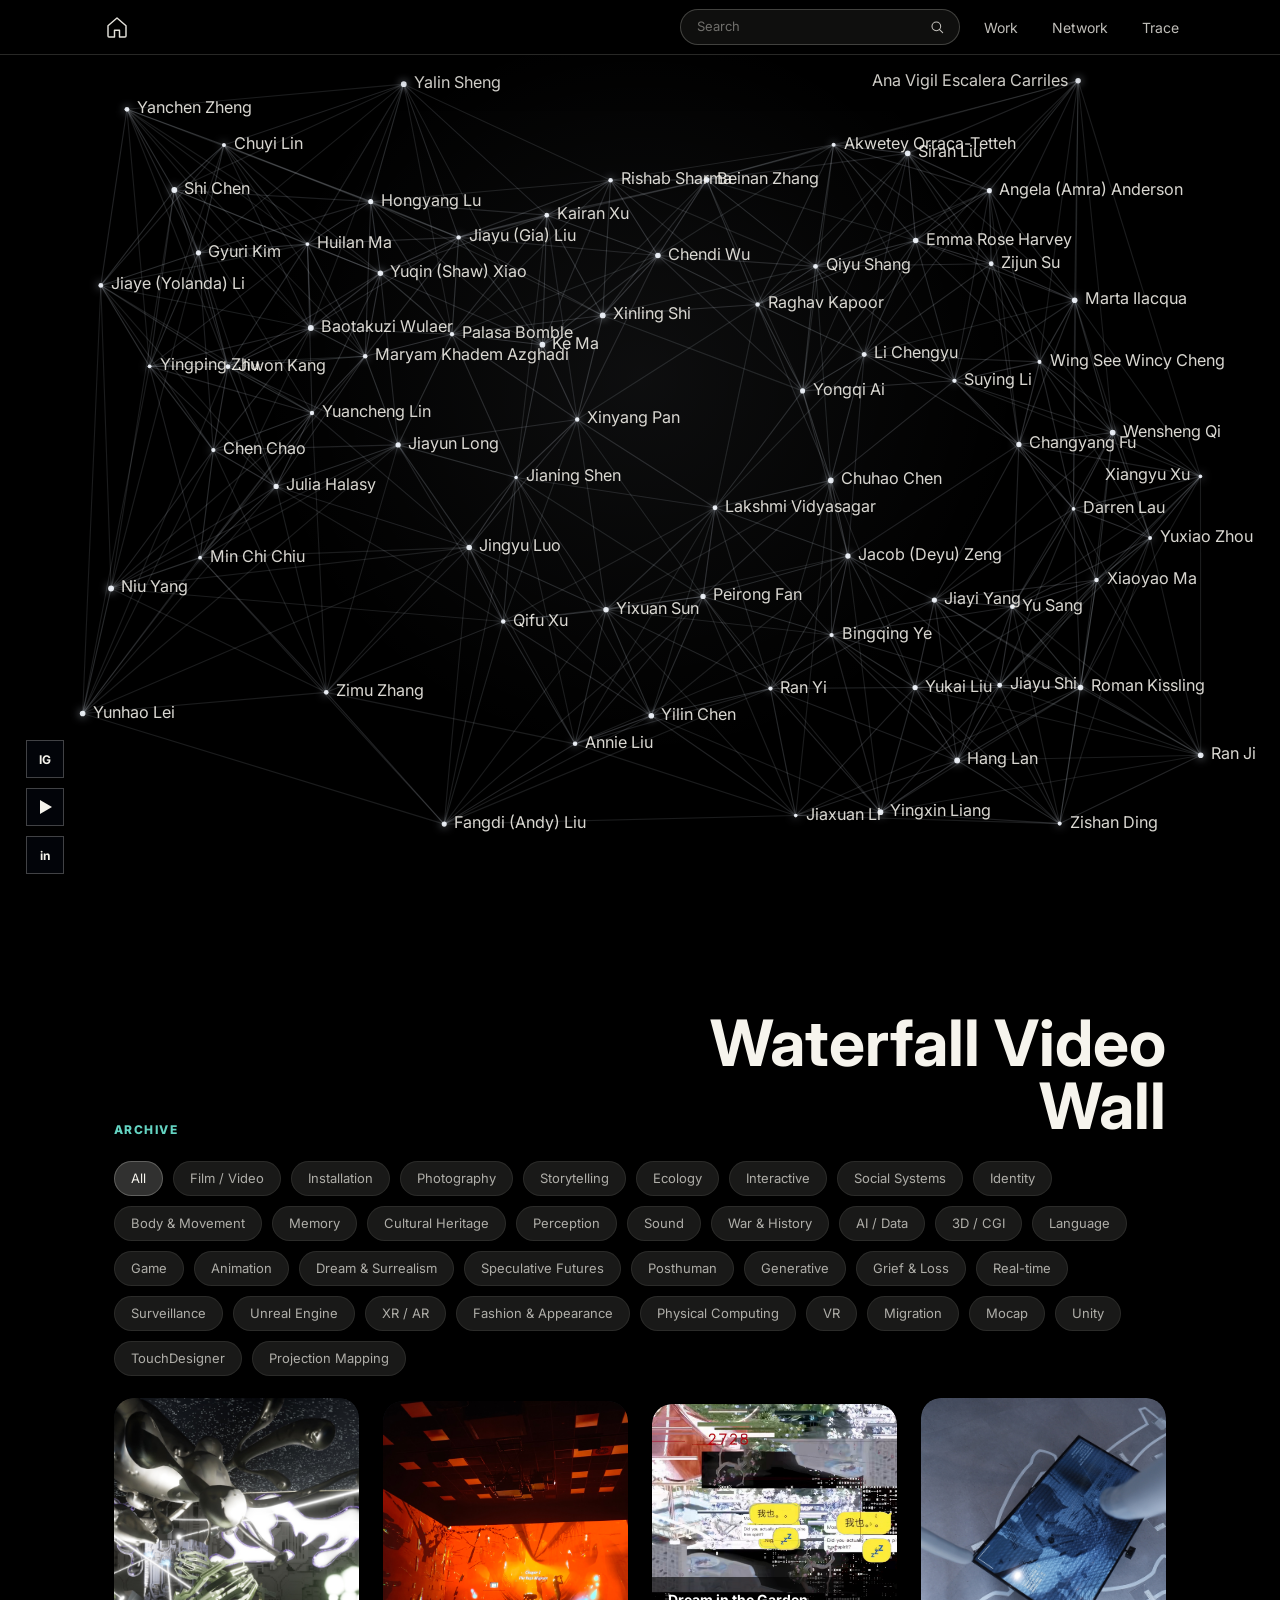
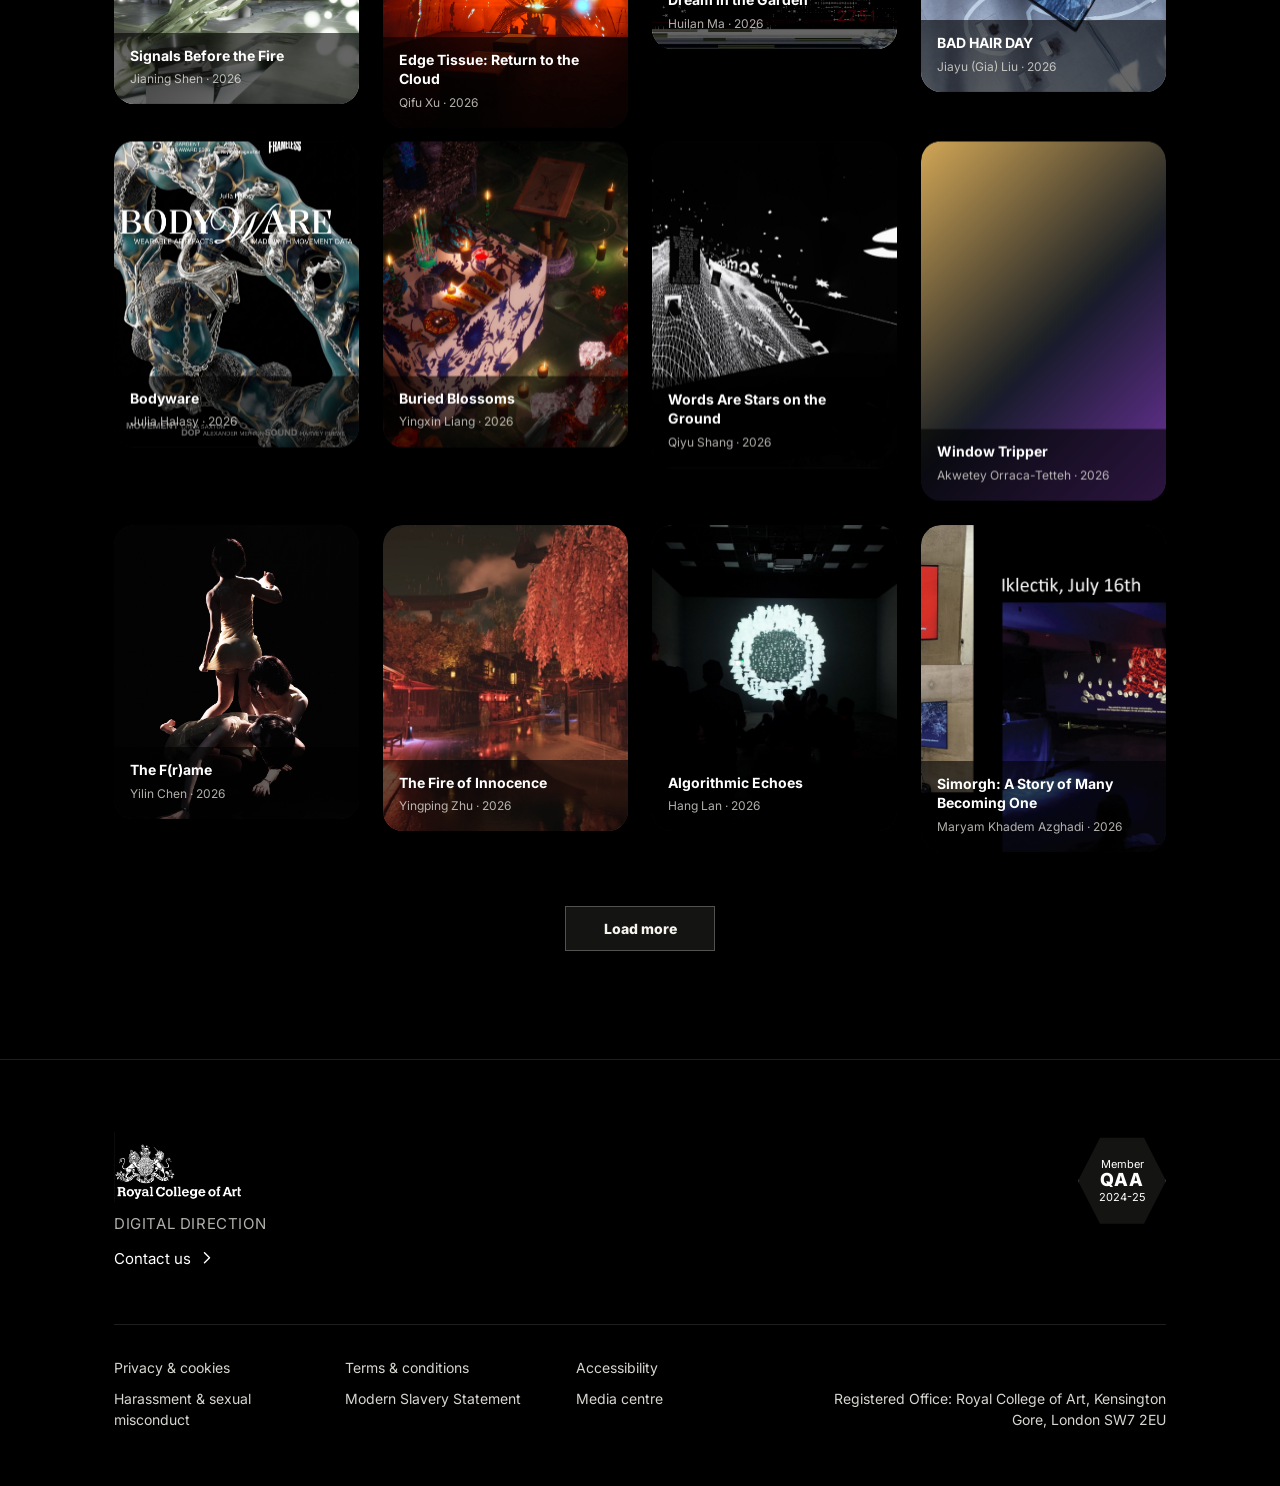
==== index.html @ 2a59edbd "Mobile UX: remove side gutter, move social dock top-right, fix DD scroll. Remove home-page gutter of" ====
<!doctype html>
<html lang="en">
  <head>
    <meta charset="utf-8">
    <meta name="viewport" content="width=device-width, initial-scale=1, viewport-fit=cover">
    <meta name="description" content="Company website framework with an interactive network hero and a waterfall video archive.">
    <title>Company Studio</title>
    <script src="js/responsive-controller.20260614-v1.js"></script>
    <link rel="preconnect" href="https://fonts.googleapis.com">
    <link rel="preconnect" href="https://fonts.gstatic.com" crossorigin>
    <link href="https://fonts.googleapis.com/css2?family=Inter:wght@400;700;800&display=swap" rel="stylesheet">
    <link rel="stylesheet" href="css/styles.css?v=20260903-mobile1">
  </head>
  <body class="home-page">
    <header class="site-header" aria-label="Primary navigation">
      <a class="brand" href="index.html" aria-label="Home">
        <span class="brand-mark home-mark" aria-hidden="true">
          <svg viewBox="0 0 24 24" focusable="false">
            <path d="M3 10.8 12 3l9 7.8V21a1 1 0 0 1-1 1h-5.5v-6.8h-5V22H4a1 1 0 0 1-1-1V10.8Z"></path>
          </svg>
        </span>
      </a>
      <nav class="nav-links" aria-label="Main menu">
        <a href="#work">Work</a>
        <a href="#network">Network</a>
        <a href="trace.html">Trace</a>
      </nav>
    </header>

    <aside class="social-dock" aria-label="Social links">
      <a href="https://www.instagram.com/rca_digitaldirection/" aria-label="Instagram" target="_blank" rel="noopener">
        <span aria-hidden="true">IG</span>
      </a>
      <a href="https://www.youtube.com/" aria-label="YouTube">
        <span class="play-icon" aria-hidden="true"></span>
      </a>
      <a href="https://www.linkedin.com/" aria-label="LinkedIn">
        <span aria-hidden="true">in</span>
      </a>
    </aside>

    <main>
      <section class="hero" id="network" aria-labelledby="hero-title">
        <canvas id="networkCanvas" class="network-canvas" aria-hidden="true"></canvas>
        <div class="hero-copy visually-hidden">
          <p class="eyebrow">Interactive project constellation</p>
          <h1 id="hero-title">Company Studio</h1>
          <p>
            A living homepage frame for films, collaborations, research, and visual stories.
          </p>
        </div>
      </section>

      <section class="video-section" id="work" aria-labelledby="work-title">
        <div class="video-section-intro">
          <p class="eyebrow video-section-eyebrow">Archive</p>
          <h2 class="video-section-title" id="work-title">Waterfall Video Wall</h2>
          <div class="wall-tags" id="wallTags" role="tablist" aria-label="Filter work by tag"></div>
        </div>
        <div class="video-grid" id="videoGrid" aria-label="Video project gallery"></div>
        <div class="load-more-wrap">
          <button class="load-more-button" id="loadMoreButton" type="button">Load more</button>
        </div>
      </section>
    </main>

    <section class="profile-panel" id="profilePanel" aria-labelledby="profilePanelTitle" aria-modal="true" role="dialog" hidden>
      <button class="profile-scrim" type="button" data-profile-close aria-label="Close profile"></button>
      <header class="site-header profile-panel-header" aria-label="Primary navigation">
        <a class="brand" href="index.html" aria-label="Home">
          <span class="brand-mark home-mark" aria-hidden="true">
            <svg viewBox="0 0 24 24" focusable="false">
              <path d="M3 10.8 12 3l9 7.8V21a1 1 0 0 1-1 1h-5.5v-6.8h-5V22H4a1 1 0 0 1-1-1V10.8Z"></path>
            </svg>
          </span>
        </a>
        <nav class="nav-links" aria-label="Main menu">
          <a href="#work" data-profile-close>Work</a>
          <a href="#network" data-profile-close>Network</a>
          <a href="trace.html" data-profile-close>Trace</a>
        </nav>
        <button class="profile-close" type="button" data-profile-close aria-label="Close profile">
          <span aria-hidden="true">&times;</span>
        </button>
      </header>
      <div class="profile-sheet">
        <div class="profile-mobile-meta" aria-hidden="true">
          <span class="profile-mobile-meta__kicker">Network Profile</span>
          <span class="profile-mobile-meta__name" id="profileMobileName"></span>
          <a class="profile-mobile-meta__site" href="https://rcadigitaldirection.org/">rcadigitaldirection.org</a>
        </div>
        <div class="profile-layout">
          <aside class="profile-aside">
            <p class="profile-section-kicker">NETWORK PROFILE</p>
            <h2 id="profilePanelTitle">Selected Name</h2>
            <div id="profilePanelSummary" class="profile-bio"></div>
            <dl class="profile-contact" id="profileContact"></dl>
            <figure class="profile-figure profile-figure-portrait profile-figure-placeholder" id="profilePortraitWrap">
              <img id="profilePortrait" class="profile-media" alt="" loading="lazy">
            </figure>
          </aside>
            <div class="profile-work">
            <div class="profile-work-offset" id="profileWorkOffset" aria-hidden="true"></div>
            <div class="profile-work-intro">
              <p class="profile-section-kicker" id="profileWorkKicker">CREATIVE WORK</p>
              <h3 id="profileProjectTitle">Project name</h3>
            </div>
            <div class="profile-project-video" id="profileProjectVideoWrap" hidden></div>
            <div id="profileProjectDescription" class="profile-project-description"></div>
            <figure class="profile-figure profile-figure-featured" id="profileFeaturedWrap" hidden>
              <img id="profileFeatured" class="profile-media" alt="" loading="lazy">
            </figure>
            <div class="profile-work-gallery" id="profileWorkGallery" aria-label="Project images"></div>
          </div>
        </div>
      </div>
    </section>

    <script src="js/site-footer.20260903-v1.js?v=20260903-footer4"></script>
    <script src="js/profiles.20260902-v1.js?v=20260903-akwetey"></script>
    <script src="js/network.20260614-v30.js?v=20260903-mobile1"></script>
    <script src="js/header-search.20260902-v1.js?v=20260902-search-enter"></script>
    <script src="js/waterfall-wall.20260903-v1.js?v=20260903-mobile1"></script>
  </body>
</html>
---- css/styles.css ----
:root {
  /* Responsive system:
     mobile <= 680px, tablet <= 1024px, desktop <= 1440px, wide > 1440px.
     CSS media queries own layout. JS only annotates html[data-breakpoint/data-input]. */
  --bg: #050812;
  --ink: #f6f4ed;
  --muted: #aeb5c2;
  --line: rgba(246, 244, 237, 0.18);
  --panel: rgba(11, 18, 30, 0.78);
  --accent: #e7f0ff;
  --amber: #e7b45d;
  --teal: #64d4c2;
  --coral: #eb756d;
  --green: #9fce7a;
  --page-gutter: clamp(18px, 4vw, 56px);
  --section-gutter: clamp(18px, 5vw, 156px);
  --home-gutter-extra: 0px;
  --header-height: 54px;
  --dock-size: 38px;
  /* Type scale from person "Related Works" block:
     body ≈ 17px, display ≈ 2.6–2.8× body. Profile panel uses the same ratio. */
  --text-body: clamp(15px, 0.95vw + 0.55rem, 17px);
  --text-display: clamp(28px, 2.4vw + 0.85rem, 48px);
  --text-name: clamp(36px, 4.2vw + 0.6rem, 88px);
  --text-project: clamp(28px, 2.4vw + 0.85rem, 48px);
  --text-label: clamp(11px, 0.35vw + 0.55rem, 12px);
  --text-social: clamp(14px, 0.55vw + 0.55rem, 17px);
  --text-media: clamp(18px, 1.6vw + 0.4rem, 42px);
  color-scheme: dark;
}

* {
  box-sizing: border-box;
}

html {
  scroll-behavior: smooth;
  background: #000;
  overflow-x: clip;
}

body {
  margin: 0;
  min-width: 320px;
  background: #000;
  color: var(--ink);
  font-family: Inter, ui-sans-serif, system-ui, -apple-system, BlinkMacSystemFont, "Segoe UI", sans-serif;
  overflow-x: clip;
}

body.profile-open {
  overflow: hidden;
}

body.home-page {
  --home-gutter-extra: 50px;
  --page-gutter: calc(clamp(18px, 4vw, 56px) + var(--home-gutter-extra));
  --section-gutter: calc(clamp(18px, 5vw, 156px) + var(--home-gutter-extra));
}

a {
  color: inherit;
  text-decoration: none;
}

.site-header {
  position: fixed;
  z-index: 20;
  top: 0;
  left: 0;
  right: 0;
  display: flex;
  align-items: center;
  justify-content: space-between;
  gap: 24px;
  min-height: var(--header-height);
  padding: max(9px, env(safe-area-inset-top)) var(--page-gutter) 9px;
  background: rgba(0, 0, 0, 0.5);
  border-bottom: 1px solid rgba(246, 244, 237, 0.16);
  box-shadow: 0 18px 40px rgba(0, 0, 0, 0.16);
  backdrop-filter: blur(26px) saturate(145%);
  -webkit-backdrop-filter: blur(26px) saturate(145%);
}

.site-header.solid {
  background: rgba(0, 0, 0, 0.5);
}

.brand {
  display: inline-flex;
  align-items: center;
  gap: 0;
  font-weight: 700;
}

.brand-mark {
  display: grid;
  width: 32px;
  height: 32px;
  place-items: center;
  border: 0;
  background: transparent;
  font-size: 13px;
  letter-spacing: 0;
}

.home-mark svg {
  width: 24px;
  height: 24px;
  overflow: visible;
}

.home-mark path {
  fill: none;
  stroke: rgba(246, 244, 237, 0.92);
  stroke-width: 1.45;
  stroke-linecap: round;
  stroke-linejoin: round;
}

.brand-name {
  display: none;
}

.visually-hidden {
  position: absolute;
  width: 1px;
  height: 1px;
  overflow: hidden;
  clip: rect(0 0 0 0);
  clip-path: inset(50%);
  white-space: nowrap;
}

.memory-page {
  min-height: calc(100dvh - var(--header-height));
  padding: calc(var(--header-height) + clamp(48px, 8vw, 96px)) var(--section-gutter)
    clamp(72px, 10vw, 120px);
  background: #000;
  color: var(--ink);
}

.memory-body {
  height: 100dvh;
  max-height: 100dvh;
  overflow: hidden;
  background: #000;
}

html:has(.memory-body) {
  height: 100%;
  overflow: hidden;
}

.memory-body .site-rca-footer {
  display: none;
}

.memory-page--wall {
  min-height: 0;
  height: 100dvh;
  padding: var(--header-height) 0 0;
  overflow: hidden;
}

.memory-wall-section {
  position: relative;
  width: 100%;
  height: 100%;
  min-height: 0;
  background: #000;
  overflow: hidden;
}

.memory-wall {
  position: relative;
  width: 100%;
  height: 100%;
  min-height: 0;
  margin: 0 auto;
  overflow: hidden;
  touch-action: none;
  cursor: crosshair;
}

.memory-tile {
  position: absolute;
  top: 0;
  left: 0;
  display: block;
  padding: 0;
  border: 0;
  border-radius: 4px;
  overflow: hidden;
  background: #141414;
  cursor: pointer;
  transform-origin: center center;
  will-change: transform;
  pointer-events: none;
}

.memory-tile img {
  display: block;
  width: 100%;
  height: 100%;
  object-fit: contain;
  object-position: center;
  pointer-events: none;
  user-select: none;
  background: transparent;
  filter: grayscale(1);
  transition: filter 220ms ease;
}

.memory-tile.is-active {
  z-index: 2;
}

.memory-tile.is-active img {
  filter: grayscale(0);
}

.memory-focus,
.memory-focus__img {
  display: none !important;
}

.memory-hero {
  display: grid;
  gap: 18px;
}

.memory-hero .eyebrow {
  color: var(--teal);
  margin: 0;
}

.memory-hero h1 {
  margin: 0;
  font-size: clamp(30px, 5vw, 72px);
  line-height: 0.98;
}

.section-anchor {
  display: block;
  height: 0;
  scroll-margin-top: calc(var(--header-height) + 12px);
}

.nav-links {
  display: flex;
  align-items: center;
  gap: clamp(14px, 3vw, 34px);
  color: rgba(246, 244, 237, 0.78);
  font-size: 14px;
}

.nav-links a {
  padding: 8px 0;
}

.nav-links a:hover {
  color: var(--ink);
}

.header-search {
  position: relative;
  flex: 1 1 auto;
  width: min(280px, 34vw);
  max-width: 280px;
  margin-left: auto;
}

.header-search-field {
  display: flex;
  align-items: center;
  gap: 6px;
  min-height: 36px;
  padding: 0 8px 0 14px;
  border: 1px solid rgba(246, 244, 237, 0.22);
  border-radius: 999px;
  background: rgba(246, 244, 237, 0.06);
  transition: border-color 180ms ease, background 180ms ease;
}

.header-search-field:focus-within {
  border-color: rgba(246, 244, 237, 0.42);
  background: rgba(246, 244, 237, 0.1);
}

.header-search-input {
  flex: 1 1 auto;
  min-width: 0;
  border: 0;
  background: transparent;
  color: var(--ink);
  font: inherit;
  font-size: 13px;
  line-height: 1.2;
  outline: none;
}

.header-search-input::placeholder {
  color: rgba(246, 244, 237, 0.42);
}

.header-search-input::-webkit-search-cancel-button {
  -webkit-appearance: none;
}

.header-search-button {
  display: grid;
  flex-shrink: 0;
  place-items: center;
  width: 28px;
  height: 28px;
  border: 0;
  border-radius: 50%;
  background: transparent;
  color: rgba(246, 244, 237, 0.78);
  padding: 0;
  cursor: pointer;
  transition: color 180ms ease, background 180ms ease;
}

.header-search-button:hover {
  color: var(--ink);
  background: rgba(246, 244, 237, 0.08);
}

.header-search-button svg {
  width: 16px;
  height: 16px;
}

.header-search-results {
  position: absolute;
  z-index: 40;
  top: calc(100% + 8px);
  left: 0;
  right: 0;
  overflow: hidden;
  border: 1px solid rgba(246, 244, 237, 0.18);
  border-radius: 14px;
  background: rgba(8, 8, 8, 0.96);
  box-shadow: 0 18px 40px rgba(0, 0, 0, 0.38);
  backdrop-filter: blur(18px);
  -webkit-backdrop-filter: blur(18px);
}

.header-search-result {
  display: block;
  width: 100%;
  border: 0;
  border-bottom: 1px solid rgba(246, 244, 237, 0.08);
  background: transparent;
  color: rgba(246, 244, 237, 0.88);
  padding: 11px 14px;
  font: inherit;
  font-size: 13px;
  line-height: 1.35;
  text-align: left;
  cursor: pointer;
}

.header-search-result:last-child {
  border-bottom: 0;
}

.header-search-result:hover,
.header-search-result:focus-visible {
  background: rgba(246, 244, 237, 0.08);
  color: var(--ink);
  outline: none;
}

.profile-panel-header .header-search {
  width: min(220px, 28vw);
  max-width: 220px;
}

.profile-panel-header .nav-links {
  margin-left: clamp(8px, 1.5vw, 14px);
  margin-right: clamp(8px, 1.5vw, 14px);
}

.social-dock {
  position: fixed;
  z-index: 30;
  left: clamp(14px, 2vw, 28px);
  bottom: clamp(14px, 2vw, 28px);
  display: flex;
  flex-direction: column;
  gap: 10px;
}

.social-dock a {
  display: grid;
  width: 38px;
  height: 38px;
  place-items: center;
  border: 1px solid rgba(246, 244, 237, 0.26);
  background: rgba(5, 8, 18, 0.5);
  color: var(--ink);
  font-size: 12px;
  font-weight: 700;
  backdrop-filter: blur(12px);
  transition: border-color 180ms ease, background 180ms ease, transform 180ms ease;
}

.social-dock a:hover {
  border-color: rgba(246, 244, 237, 0.72);
  background: rgba(246, 244, 237, 0.13);
  transform: translateX(3px);
}

.play-icon {
  width: 0;
  height: 0;
  margin-left: 3px;
  border-top: 7px solid transparent;
  border-bottom: 7px solid transparent;
  border-left: 12px solid var(--ink);
}

.hero {
  position: relative;
  min-height: 96vh;
  min-height: 100svh;
  overflow: hidden;
  background:
    radial-gradient(circle at 50% 42%, rgba(231, 240, 255, 0.06), transparent 46%),
    #000;
}

.network-canvas {
  position: absolute;
  inset: 0;
  width: 100%;
  height: 100%;
  z-index: 1;
  display: block;
  pointer-events: auto;
  touch-action: pan-y;
}

.hero-copy {
  position: relative;
  z-index: 2;
  width: min(740px, calc(100% - 36px));
  padding: 18vh clamp(18px, 4vw, 56px) 0;
  pointer-events: none;
}

.eyebrow {
  margin: 0 0 14px;
  color: var(--teal);
  font-size: 12px;
  font-weight: 800;
  letter-spacing: 0.12em;
  text-transform: uppercase;
}

.hero h1,
.project-hero h1 {
  margin: 0;
  max-width: 11ch;
  font-size: clamp(56px, 11vw, 150px);
  line-height: 0.9;
  letter-spacing: 0;
}

.hero p:not(.eyebrow) {
  max-width: 520px;
  margin: 28px 0 0;
  color: rgba(246, 244, 237, 0.74);
  font-size: clamp(17px, 2vw, 22px);
  line-height: 1.45;
}

.hero-status {
  position: absolute;
  z-index: 3;
  right: clamp(18px, 4vw, 56px);
  bottom: 32px;
  max-width: calc(100% - 36px);
  padding: 10px 12px;
  border: 1px solid var(--line);
  background: rgba(5, 8, 18, 0.48);
  color: rgba(246, 244, 237, 0.72);
  font-size: 13px;
  backdrop-filter: blur(12px);
  opacity: 0;
  transform: translateY(8px);
  transition: opacity 180ms ease, transform 180ms ease;
}

.hero:hover .hero-status {
  opacity: 1;
  transform: translateY(0);
}

.profile-panel {
  position: fixed;
  z-index: 60;
  inset: 0;
  color: var(--ink);
  font-family: Inter, ui-sans-serif, system-ui, -apple-system, BlinkMacSystemFont, "Segoe UI", sans-serif;
}

.profile-panel[hidden] {
  display: none;
}

.profile-scrim {
  position: absolute;
  inset: 0;
  border: 0;
  background: rgba(0, 0, 0, 0.72);
  cursor: default;
  opacity: 0;
  backdrop-filter: blur(8px);
  -webkit-backdrop-filter: blur(8px);
  transition: opacity 260ms ease;
}

.profile-sheet {
  position: absolute;
  top: var(--header-height);
  left: 0;
  right: 0;
  bottom: 0;
  overflow: auto;
  overflow-x: clip;
  background: #000;
  transform: translateY(28px);
  opacity: 0;
  transition: opacity 260ms ease, transform 260ms ease;
}

.profile-panel.is-open .profile-scrim,
.profile-panel.is-open .profile-sheet {
  opacity: 1;
}

.profile-panel.is-open .profile-sheet {
  transform: translateY(0);
}

.profile-panel-header {
  position: fixed;
  z-index: 72;
  top: 0;
  left: 0;
  right: 0;
}

.profile-panel-header .profile-close {
  position: static;
  z-index: auto;
  flex-shrink: 0;
  width: 40px;
  height: 40px;
  font-size: 26px;
}

.profile-close {
  position: fixed;
  z-index: 70;
  top: max(16px, env(safe-area-inset-top));
  right: max(16px, env(safe-area-inset-right));
  display: grid;
  place-items: center;
  width: 44px;
  height: 44px;
  border: 1px solid rgba(246, 244, 237, 0.24);
  border-radius: 50%;
  background: rgba(0, 0, 0, 0.72);
  color: var(--ink);
  padding: 0;
  font: inherit;
  font-size: 28px;
  line-height: 1;
  cursor: pointer;
  backdrop-filter: blur(12px);
  -webkit-backdrop-filter: blur(12px);
}

.profile-close:hover {
  border-color: rgba(246, 244, 237, 0.5);
  background: rgba(246, 244, 237, 0.1);
}

.profile-layout {
  display: grid;
  grid-template-columns: minmax(0, 1fr) minmax(0, 2fr);
  gap: clamp(40px, 6vw, 80px);
  box-sizing: border-box;
  width: 100%;
  max-width: none;
  margin: 0;
  padding:
    clamp(56px, 8vw, 88px)
    clamp(24px, 12.5vw, 12.5%)
    clamp(40px, 6vw, 88px);
}

.profile-aside,
.profile-work {
  min-width: 0;
}

.profile-aside {
  position: sticky;
  top: clamp(24px, 4vw, 40px);
  align-self: start;
  max-height: calc(100dvh - var(--header-height) - clamp(24px, 4vw, 40px) - clamp(40px, 6vw, 88px));
  overflow-y: auto;
  scrollbar-width: thin;
  scrollbar-color: rgba(246, 244, 237, 0.24) transparent;
}

.profile-section-kicker {
  display: inline-block;
  margin: 0;
  padding: 8px 14px;
  color: var(--muted);
  background: rgba(174, 181, 194, 0.12);
  border: 1px solid rgba(174, 181, 194, 0.32);
  border-radius: 999px;
  font-size: 15px;
  font-weight: 400;
  line-height: 25px;
  letter-spacing: -0.04em;
  text-transform: uppercase;
}

.profile-aside h2 {
  margin: 33px 0 0;
  max-width: none;
  font-size: clamp(36px, 4.8vw, 70px);
  font-weight: 800;
  line-height: 1;
  letter-spacing: -0.02em;
  text-wrap: balance;
}

.profile-bio {
  margin: clamp(24px, 3vw, 40px) 0 0;
  max-width: none;
  color: #fff;
  font-size: 15px;
  font-weight: 400;
  line-height: 25px;
  letter-spacing: -0.04em;
  text-align: justify;
  text-justify: inter-word;
  hyphens: auto;
  text-wrap: pretty;
}

.profile-bio p {
  margin: 0;
}

.profile-bio p + p {
  margin-top: clamp(16px, 2.2vw, 24px);
}

.profile-contact {
  margin: clamp(28px, 4vw, 48px) 0 0;
  padding: 0;
}

.profile-contact-row {
  display: grid;
  grid-template-columns: minmax(96px, 38%) minmax(0, 1fr);
  gap: clamp(12px, 2vw, 24px);
  align-items: start;
  margin: 0;
  padding: 14px 0;
  border-top: 1px solid rgba(255, 255, 255, 0.22);
}

.profile-contact-row:last-child {
  border-bottom: 1px solid rgba(255, 255, 255, 0.22);
}

.profile-contact-row dt {
  margin: 0;
  color: #fff;
  font-size: 15px;
  font-weight: 400;
  line-height: 25px;
  letter-spacing: -0.04em;
}

.profile-contact-row dd {
  margin: 0;
  color: #fff;
  font-size: 15px;
  font-weight: 400;
  line-height: 25px;
  letter-spacing: -0.04em;
  text-align: right;
  overflow-wrap: anywhere;
  word-break: break-word;
}

.profile-contact-row a {
  display: inline-block;
  color: inherit;
  text-decoration: none;
  transform: scale(1);
  transform-origin: right center;
  transition: transform 520ms cubic-bezier(0.19, 1, 0.22, 1);
}

.profile-contact-row a:hover {
  transform: scale(1.04);
  text-decoration: underline;
  text-underline-offset: 3px;
}

.profile-figure {
  margin: clamp(32px, 4vw, 56px) 0 0;
  overflow: hidden;
}

.profile-figure[hidden] {
  display: none;
}

.profile-media {
  display: block;
  width: 100%;
  height: auto;
  aspect-ratio: auto;
  object-fit: contain;
  object-position: center top;
  background: #111;
  transform: scale(1);
  transform-origin: center center;
  transition: transform 1000ms cubic-bezier(0.22, 1, 0.36, 1);
}

.profile-figure:hover .profile-media,
.profile-work-gallery .profile-figure:hover .profile-media {
  transform: scale(1.04);
}

.profile-work {
  min-width: 0;
  display: flex;
  flex-direction: column;
}

.profile-work-offset {
  width: 100%;
  aspect-ratio: 16 / 9;
  margin-bottom: clamp(28px, 4vw, 48px);
  flex-shrink: 0;
  pointer-events: none;
}

.profile-figure-portrait {
  overflow: hidden;
}

.profile-figure-portrait.profile-figure-placeholder {
  aspect-ratio: 3 / 4;
  min-height: 180px;
  background: rgba(255, 255, 255, 0.04);
}

.profile-figure-placeholder .profile-media {
  visibility: hidden;
}

.profile-work-intro {
  flex-shrink: 0;
}

.profile-project-video {
  display: flex;
  flex-direction: column;
  gap: clamp(16px, 2vw, 24px);
  margin: clamp(24px, 3vw, 40px) 0 0;
}

.profile-project-video[hidden] {
  display: none;
}

.profile-video-block + .profile-video-block {
  margin-top: clamp(20px, 2.5vw, 32px);
}

.profile-video-title {
  margin: 0 0 10px;
  color: rgba(255, 255, 255, 0.88);
  font-size: 13px;
  font-weight: 600;
  letter-spacing: 0.08em;
  text-transform: uppercase;
}

.profile-video-link {
  margin: 0;
}

.profile-video-link a {
  color: #fff;
  text-decoration: underline;
  text-underline-offset: 0.18em;
}

.profile-video-link a:hover {
  opacity: 0.82;
}

.profile-video-embed {
  position: relative;
  width: 100%;
  aspect-ratio: 16 / 9;
  overflow: hidden;
  background: rgba(255, 255, 255, 0.04);
}

.profile-video-embed iframe {
  position: absolute;
  inset: 0;
  width: 100%;
  height: 100%;
  border: 0;
}

.profile-figure-featured {
  margin: clamp(24px, 3vw, 40px) 0 0;
}

.profile-project-description {
  margin: clamp(24px, 3vw, 40px) 0 0;
  max-width: none;
  color: #fff;
  font-size: 15px;
  font-weight: 400;
  line-height: 25px;
  letter-spacing: -0.01em;
  text-align: justify;
  text-justify: inter-word;
  hyphens: auto;
  text-wrap: pretty;
}

.profile-project-description:empty {
  display: none;
}

.profile-project-description p {
  margin: 0 0 1em;
}

.profile-project-description p:last-child {
  margin-bottom: 0;
}

.profile-work h3 {
  margin: 33px 0 0;
  max-width: none;
  color: #fff;
  font-size: clamp(32px, 4.2vw, 64px);
  font-weight: 700;
  line-height: 1.02;
  letter-spacing: -0.02em;
  text-wrap: balance;
}

.profile-work-gallery {
  display: grid;
  gap: clamp(10px, 1.2vw, 16px);
  margin-top: clamp(24px, 3vw, 40px);
}

.profile-work-gallery:empty {
  display: none;
}

.profile-work-gallery .profile-figure {
  margin: 0;
}

/* Desktop profile kicker labels — mobile variant hidden until <=680px */
.profile-kicker-label-mobile {
  display: none;
}

.profile-mobile-meta {
  display: none;
}

.video-section {
  padding: 112px var(--section-gutter) 108px;
  background: #000;
  color: var(--ink);
}

.section-heading {
  display: grid;
  grid-template-columns: minmax(0, 1fr) minmax(0, 1fr);
  align-items: end;
  gap: 24px;
  margin: 0;
}

.video-section-intro {
  display: grid;
  grid-template-columns: minmax(0, 1fr) minmax(0, 1fr);
  column-gap: 24px;
  row-gap: 24px;
  align-items: end;
  width: 100%;
  margin: 0 0 32px;
}

.video-section-eyebrow {
  grid-column: 1;
  grid-row: 1;
  margin: 0;
  color: var(--teal);
}

.video-section-title {
  grid-column: 2;
  grid-row: 1;
  margin: 0;
  font-size: clamp(30px, 5vw, 72px);
  line-height: 0.98;
  letter-spacing: 0;
  justify-self: end;
  text-align: right;
}

.wall-tags {
  grid-column: 1 / -1;
  grid-row: 2;
  display: flex;
  flex-wrap: wrap;
  gap: 10px;
  width: 100%;
  margin: 0;
  padding: 0;
}

.wall-tag {
  flex: 0 0 auto;
  border: 1px solid rgba(246, 244, 237, 0.08);
  border-radius: 999px;
  background: rgba(246, 244, 237, 0.1);
  color: rgba(246, 244, 237, 0.68);
  font: inherit;
  font-size: 13px;
  line-height: 1;
  white-space: nowrap;
  padding: 10px 16px;
  cursor: pointer;
  transition: background 180ms ease, color 180ms ease, border-color 180ms ease;
}

.wall-tag:hover,
.wall-tag:focus-visible {
  color: var(--ink);
  background: rgba(246, 244, 237, 0.14);
  border-color: rgba(246, 244, 237, 0.16);
}

.wall-tag.is-active {
  color: var(--ink);
  background: rgba(246, 244, 237, 0.2);
  border-color: rgba(246, 244, 237, 0.24);
}

.section-heading .eyebrow {
  color: var(--teal);
  justify-self: start;
}

.section-heading h2 {
  margin: 0;
  font-size: clamp(30px, 5vw, 72px);
  line-height: 0.98;
  letter-spacing: 0;
  justify-self: end;
  text-align: right;
}

.contact-band h2,
.project-copy h2 {
  margin: 0;
  font-size: clamp(30px, 5vw, 72px);
  line-height: 0.98;
  letter-spacing: 0;
}

.video-grid {
  display: grid;
  grid-template-columns: repeat(5, minmax(0, 1fr));
  gap: clamp(16px, 2vw, 24px);
  background: #000;
}

.video-card {
  display: block;
  width: auto;
  margin: 0;
  overflow: hidden;
  border-radius: 20px;
  background: transparent;
  color: var(--ink);
  break-inside: avoid;
  opacity: 0;
  transform: translateY(calc(24px + var(--scroll-shift, 0px)));
  transition: opacity 420ms ease, transform 420ms ease, box-shadow 220ms ease;
  will-change: transform, opacity;
}

.video-card:hover {
  box-shadow: 0 18px 40px rgba(0, 0, 0, 0.32);
}

.video-card.is-visible {
  opacity: 1;
  transform: translateY(var(--scroll-shift, 0px));
}

.video-thumb {
  position: relative;
  display: block;
  min-height: 220px;
  overflow: hidden;
  border-radius: 20px;
  background:
    linear-gradient(135deg, var(--tile-a), transparent 56%),
    linear-gradient(315deg, var(--tile-b), transparent 48%),
    #121923;
}

.video-thumb.has-image {
  position: relative;
  display: block;
  width: 100%;
  min-height: 0;
  overflow: hidden;
  background: #10141b;
}

.video-card:nth-child(5n + 1) .video-thumb.has-image { aspect-ratio: 4 / 5; }
.video-card:nth-child(5n + 2) .video-thumb.has-image { aspect-ratio: 3 / 4; }
.video-card:nth-child(5n + 3) .video-thumb.has-image { aspect-ratio: 1 / 1; }
.video-card:nth-child(5n + 4) .video-thumb.has-image { aspect-ratio: 5 / 6; }
.video-card:nth-child(5n + 5) .video-thumb.has-image { aspect-ratio: 4 / 5; }

.video-thumb.has-image img {
  position: absolute;
  inset: 0;
  z-index: 0;
  display: block;
  width: 100%;
  height: 100%;
  object-fit: cover;
  object-position: center;
  background: #10141b;
  transition: transform 280ms ease;
}

.video-card:hover .video-thumb.has-image img {
  transform: scale(1.04);
}

.video-thumb.has-image::before,
.video-thumb.has-image::after {
  content: none;
}

.video-card:nth-child(2n) .video-thumb:not(.has-image) {
  min-height: 360px;
}

.video-card:nth-child(3n) .video-thumb:not(.has-image) {
  min-height: 450px;
}

.video-thumb::before {
  content: none;
}

.video-info {
  position: absolute;
  z-index: 2;
  left: 0;
  right: 0;
  bottom: 0;
  padding: 14px 16px 16px;
  background: rgba(0, 0, 0, 0.6);
  border-radius: 0 0 20px 20px;
}

.video-info h3 {
  margin: 0;
  font-size: 14px;
  font-weight: 700;
  line-height: 1.35;
  color: #fff;
}

.video-info p {
  margin: 6px 0 0;
  color: rgba(246, 244, 237, 0.72);
  font-size: 12px;
  line-height: 1.4;
}

.video-youtube-link {
  display: inline-flex;
  width: fit-content;
  margin-top: 16px;
  border-bottom: 1px solid rgba(246, 244, 237, 0.56);
  color: rgba(246, 244, 237, 0.82);
  font-size: 12px;
  font-weight: 800;
  letter-spacing: 0.04em;
  text-transform: uppercase;
}

.video-youtube-link:hover {
  color: var(--ink);
  border-bottom-color: var(--ink);
}

.video-card:hover .video-thumb:not(.has-image) {
  filter: saturate(1.12) contrast(1.04);
}

.load-more-wrap {
  display: flex;
  justify-content: center;
  padding: 36px 0 0;
}

.load-more-button {
  min-width: 150px;
  border: 1px solid rgba(246, 244, 237, 0.28);
  background: rgba(246, 244, 237, 0.08);
  color: var(--ink);
  padding: 13px 18px;
  font: inherit;
  font-size: 14px;
  font-weight: 800;
  cursor: pointer;
  transition: background 180ms ease, transform 180ms ease;
}

.load-more-button:hover {
  background: rgba(246, 244, 237, 0.16);
  transform: translateY(-1px);
}

.load-more-button[hidden] {
  display: none;
}

.contact-band {
  display: flex;
  align-items: end;
  justify-content: space-between;
  gap: 28px;
  padding: 74px var(--page-gutter) 92px;
  background: #000;
}

.contact-band .eyebrow {
  color: var(--amber);
}

.text-link,
.back-link {
  display: inline-flex;
  width: fit-content;
  border-bottom: 1px solid currentColor;
  color: var(--ink);
  font-weight: 700;
}

.project-page {
  background: #000;
  color: var(--ink);
}

.person-page {
  min-height: 100vh;
  background: #000;
  color: var(--ink);
}

.project-hero {
  min-height: 68vh;
  padding: 132px clamp(18px, 4vw, 56px) 64px;
  background:
    linear-gradient(135deg, rgba(5, 8, 18, 0.22), rgba(5, 8, 18, 0.72)),
    var(--detail-bg, #18212c);
  color: var(--ink);
}

.person-hero {
  min-height: 58vh;
  padding: 132px clamp(18px, 4vw, 56px) 64px;
  background:
    radial-gradient(circle at 26% 28%, rgba(168, 38, 255, 0.32), transparent 34%),
    linear-gradient(135deg, #050509 0%, #161022 54%, #050509 100%);
  color: var(--ink);
}

.back-link {
  margin-bottom: 48px;
  color: rgba(246, 244, 237, 0.84);
}

.project-kicker {
  margin-bottom: 14px;
  color: var(--teal);
  font-size: 12px;
  font-weight: 800;
  letter-spacing: 0.12em;
  text-transform: uppercase;
}

.project-hero p {
  max-width: 660px;
  margin: 26px 0 0;
  color: rgba(246, 244, 237, 0.72);
  font-size: clamp(18px, 2vw, 24px);
  line-height: 1.45;
}

.person-hero h1 {
  max-width: min(18ch, 100%);
  margin: 0;
  font-size: var(--text-name);
  line-height: 0.96;
  letter-spacing: -0.02em;
  text-wrap: balance;
}

.person-hero p:not(.project-kicker) {
  max-width: min(68ch, 100%);
  margin: 24px 0 0;
  color: rgba(246, 244, 237, 0.72);
  font-size: var(--text-body);
  line-height: 1.55;
}

.project-layout {
  display: grid;
  grid-template-columns: minmax(0, 1.35fr) minmax(300px, 0.65fr);
  gap: clamp(24px, 4vw, 56px);
  padding: 56px clamp(18px, 4vw, 56px) 100px;
}

.person-layout {
  display: grid;
  grid-template-columns: minmax(0, 1.25fr) minmax(300px, 0.75fr);
  gap: clamp(24px, 4vw, 56px);
  padding: 56px clamp(18px, 4vw, 56px) 100px;
}

.project-media {
  min-height: 58vh;
  background:
    linear-gradient(135deg, var(--tile-a), transparent 58%),
    linear-gradient(315deg, var(--tile-b), transparent 48%),
  #10141b;
}

.person-work-preview {
  display: grid;
  min-height: 54vh;
  place-items: center;
  overflow: hidden;
  background:
    linear-gradient(135deg, rgba(168, 38, 255, 0.92), transparent 58%),
    linear-gradient(315deg, rgba(100, 212, 194, 0.72), transparent 48%),
    #10141b;
  color: rgba(246, 244, 237, 0.76);
  font-size: var(--text-media);
  font-weight: 800;
}

.project-copy {
  align-self: start;
  position: sticky;
  top: 104px;
}

.project-copy h2 {
  font-size: var(--text-display);
  line-height: 1.05;
}

.project-copy p {
  color: rgba(246, 244, 237, 0.72);
  font-size: var(--text-body);
  line-height: 1.65;
}

.project-meta {
  display: grid;
  gap: 12px;
  margin: 30px 0 0;
}

.project-meta div {
  display: flex;
  justify-content: space-between;
  gap: 18px;
  padding-top: 12px;
  border-top: 1px solid rgba(246, 244, 237, 0.18);
}

.project-meta dt {
  color: rgba(246, 244, 237, 0.54);
  font-size: var(--text-label);
  font-weight: 800;
  text-transform: uppercase;
}

.project-meta dd {
  margin: 0;
  text-align: right;
  font-size: var(--text-body);
}

.hero-status {
  display: none !important;
}

@media (max-width: 1200px) {
  .video-grid {
    grid-template-columns: repeat(3, minmax(0, 1fr));
  }
}

@media (max-width: 1024px) {
  .video-grid {
    grid-template-columns: repeat(2, minmax(0, 1fr));
  }

  .project-layout,
  .person-layout {
    grid-template-columns: 1fr;
  }

  .profile-layout {
    grid-template-columns: 1fr;
    gap: clamp(40px, 8vw, 64px);
    padding:
      clamp(64px, 10vw, 88px)
      clamp(22px, 6vw, 48px)
      clamp(40px, 6vw, 72px);
  }

  .profile-aside {
    position: static;
    max-height: none;
    overflow-y: visible;
  }

  .profile-aside h2,
  .profile-work h3 {
    max-width: none;
  }

  .project-copy {
    position: static;
  }
}

@media (max-width: 680px) {
  :root {
    --header-height: 52px;
    --page-gutter: 16px;
    --section-gutter: 16px;
    --text-body: clamp(14px, 3.6vw, 16px);
    --text-display: clamp(24px, 6.4vw, 34px);
    --text-name: clamp(30px, 8.2vw, 46px);
    --text-project: clamp(24px, 6.4vw, 34px);
    --text-social: 14px;
    --text-media: clamp(16px, 4.5vw, 28px);
  }

  body.home-page {
    /* Remove the desktop social-dock offset; dock moves to top-right on mobile */
    --home-gutter-extra: 0px;
    --page-gutter: 16px;
    --section-gutter: 16px;
  }

  .site-header {
    gap: 12px;
  }

  .header-search {
    width: min(160px, 34vw);
    max-width: 160px;
  }

  .header-search-input {
    font-size: 12px;
  }

  .profile-panel-header .header-search {
    width: min(120px, 26vw);
    max-width: 120px;
  }

  .profile-panel-header .nav-links {
    display: none;
  }

  .profile-mobile-meta {
    display: grid;
    grid-template-columns: minmax(0, auto) minmax(0, 1fr) minmax(0, auto);
    gap: 10px;
    align-items: center;
    padding: 14px 18px;
    border-bottom: 1px solid rgba(255, 255, 255, 0.14);
    color: rgba(255, 255, 255, 0.78);
    font-size: 10px;
    font-weight: 400;
    letter-spacing: 0.08em;
    line-height: 1.2;
    text-transform: uppercase;
  }

  .profile-mobile-meta__name {
    min-width: 0;
    overflow: hidden;
    text-align: center;
    text-overflow: ellipsis;
    white-space: nowrap;
  }

  .profile-mobile-meta__site {
    color: inherit;
    text-decoration: none;
    white-space: nowrap;
  }

  .profile-kicker-label-desktop {
    display: none;
  }

  .profile-kicker-label-mobile {
    display: inline;
  }

  .profile-layout {
    display: flex;
    flex-direction: column;
    gap: 0;
    padding: 0 0 calc(48px + env(safe-area-inset-bottom));
  }

  .profile-aside,
  .profile-work,
  .profile-work-intro {
    display: contents;
  }

  .profile-aside > .profile-section-kicker,
  .profile-aside > h2,
  .profile-work-offset {
    display: none !important;
  }

  #profilePortraitWrap {
    order: 1;
    margin: 0;
  }

  #profilePanelSummary {
    order: 2;
    margin: 0;
    padding: clamp(20px, 5vw, 28px) 18px 0;
  }

  #profileContact {
    order: 3;
    margin: clamp(20px, 5vw, 28px) 18px 0;
    padding: 0;
  }

  .profile-work-intro .profile-section-kicker {
    order: 4;
    margin: clamp(28px, 7vw, 36px) 18px 0;
    padding: 0;
    border: 0;
    border-radius: 0;
    background: none;
    color: rgba(255, 255, 255, 0.72);
    font-size: 10px;
    font-weight: 400;
    letter-spacing: 0.08em;
    line-height: 1.2;
    text-transform: uppercase;
  }

  #profileFeaturedWrap {
    order: 5;
    margin: clamp(14px, 4vw, 20px) 0 0;
  }

  #profileProjectVideoWrap {
    order: 5;
    margin: clamp(14px, 4vw, 20px) 0 0;
    padding: 0;
  }

  #profileProjectVideoWrap:not([hidden]) + #profileFeaturedWrap {
    order: 6;
  }

  #profileProjectTitle {
    order: 7;
    margin: clamp(20px, 5vw, 28px) 18px 0;
    font-size: 36px;
    font-weight: 700;
    line-height: 1.05;
    letter-spacing: -0.02em;
  }

  #profileProjectDescription {
    order: 8;
    margin: clamp(16px, 4vw, 24px) 18px 0;
  }

  #profileWorkGallery {
    order: 9;
    gap: clamp(8px, 2vw, 12px);
    margin: clamp(20px, 5vw, 28px) 0 0;
  }

  .profile-bio,
  .profile-project-description {
    color: #fff;
    font-size: 18px;
    font-weight: 400;
    line-height: 26px;
    letter-spacing: -0.05em;
    text-align: left;
    text-justify: auto;
    hyphens: none;
  }

  .profile-contact-row {
    grid-template-columns: minmax(88px, 42%) minmax(0, 1fr);
    gap: 12px;
    padding: 16px 0;
  }

  .profile-contact-row dd {
    text-align: right;
  }

  .profile-media {
    object-fit: cover;
    object-position: center;
  }

  .profile-figure-portrait .profile-media,
  .profile-figure-featured .profile-media,
  .profile-work-gallery .profile-media {
    width: 100%;
    aspect-ratio: 4 / 5;
    height: auto;
  }

  .profile-figure-featured .profile-media,
  .profile-work-gallery .profile-media {
    aspect-ratio: 16 / 10;
  }

  .profile-project-video .profile-video-embed {
    border-radius: 0;
  }

  .nav-links {
    gap: clamp(10px, 2.8vw, 14px);
    font-size: clamp(11px, 3.2vw, 13px);
  }

  .nav-links a {
    min-height: 44px;
    display: inline-flex;
    align-items: center;
  }

  .hero {
    min-height: 100svh;
    min-height: 100dvh;
  }

  .hero-copy {
    padding-top: 16vh;
  }

  .hero-status {
    right: var(--page-gutter);
    left: var(--page-gutter);
    bottom: calc(68px + env(safe-area-inset-bottom));
    max-width: none;
    text-align: center;
  }

  .person-layout,
  .project-layout {
    padding: 32px var(--page-gutter) 72px;
  }

  .person-work-preview,
  .project-media {
    min-height: 42vh;
  }

  /* Social dock: move to top-right corner on mobile so it doesn't add
     left gutter and doesn't overlap content at the bottom. */
  .social-dock {
    top: max(calc(var(--header-height) + 8px), env(safe-area-inset-top));
    right: max(10px, env(safe-area-inset-right));
    bottom: auto;
    left: auto;
    flex-direction: row;
    gap: 8px;
    transform: none;
  }

  .social-dock a {
    width: 38px;
    height: 38px;
  }

  .social-dock a:hover {
    transform: translateY(-2px);
  }

  .video-section {
    padding: 60px var(--section-gutter) 88px;
  }

  .video-section-intro {
    display: block;
  }

  .video-section-title {
    text-align: left;
  }

  .wall-tags {
    display: flex;
    flex-wrap: nowrap;
    gap: 8px;
    width: auto;
    max-width: none;
    margin: 16px calc(var(--section-gutter) * -1) 0;
    padding: 2px var(--section-gutter) 6px;
    overflow-x: auto;
    overflow-y: hidden;
    -webkit-overflow-scrolling: touch;
    scrollbar-width: none;
    overscroll-behavior-x: contain;
  }

  .wall-tags::-webkit-scrollbar {
    display: none;
  }

  .wall-tag {
    flex: 0 0 auto;
    padding: 9px 14px;
    font-size: 12px;
  }

  .section-heading,
  .contact-band {
    display: block;
  }

  .section-heading h2 {
    text-align: left;
  }

  .video-grid {
    grid-template-columns: repeat(2, minmax(0, 1fr));
    gap: 12px;
  }

  /* Two-screen hero: first D visible immediately, second D revealed on scroll */
  .hero {
    min-height: 200svh;
    height: 200svh;
    overflow: visible;
    background:
      radial-gradient(circle at 50% 25%, rgba(231, 240, 255, 0.05), transparent 46%),
      #000;
  }

  .network-canvas {
    position: sticky;
    top: 0;
    left: 0;
    inset: unset;
    width: 100%;
    height: 100svh;
    max-height: 100dvh;
  }

  .video-card:nth-child(2n) .video-thumb:not(.has-image),
  .video-card:nth-child(3n) .video-thumb:not(.has-image) {
    min-height: 220px;
  }

  .contact-band {
    padding-bottom: calc(100px + env(safe-area-inset-bottom));
  }

  .contact-band .text-link {
    margin-top: 24px;
  }

  .project-hero,
  .person-hero {
    min-height: 58vh;
    padding-top: 110px;
  }

  .project-meta div {
    flex-direction: column;
    align-items: flex-start;
    gap: 6px;
  }

  .project-meta dd {
    text-align: left;
  }

  .memory-wall {
    touch-action: manipulation;
  }
}

@media (hover: none) and (pointer: coarse) {
  .hero-status {
    opacity: 1;
    transform: none;
  }

  .hero:hover .hero-status {
    opacity: 1;
    transform: none;
  }
}

html[data-input="touch"] .hero-status,
html[data-input="hybrid"] .hero-status {
  opacity: 1;
  transform: none;
}

html[data-input="touch"] .event-accordion-tab,
html[data-input="hybrid"] .event-accordion-tab,
html[data-input="touch"] .load-more-button,
html[data-input="hybrid"] .load-more-button {
  min-height: 44px;
}

@media (prefers-reduced-motion: reduce) {
  .event-accordion-panel,
  .event-display-inner,
  .video-card {
    animation: none;
    transition: none;
  }

  .profile-media,
  .profile-contact-row a {
    transition: none;
  }

  .profile-figure:hover .profile-media,
  .profile-work-gallery .profile-figure:hover .profile-media,
  .profile-contact-row a:hover {
    transform: none;
  }
}

.site-rca-footer {
  width: 100%;
  background: #000;
  color: rgba(246, 244, 237, 0.88);
  border-top: 1px solid rgba(246, 244, 237, 0.12);
}

.site-rca-footer__inner {
  width: 100%;
  max-width: none;
  margin: 0;
  padding: clamp(40px, 6vw, 72px) var(--section-gutter) clamp(32px, 5vw, 56px);
}

.site-rca-footer__upper {
  display: grid;
  grid-template-columns: minmax(0, 1fr) auto;
  gap: clamp(24px, 4vw, 48px);
  align-items: start;
}

.site-rca-footer__brand {
  display: flex;
  flex-direction: column;
  align-items: flex-start;
  gap: 12px;
}

.site-rca-footer__logo {
  display: inline-flex;
  color: #fff;
  text-decoration: none;
}

.site-rca-footer__programme {
  margin: 0;
  color: rgba(246, 244, 237, 0.72);
  font-size: clamp(13px, 1.6vw, 15px);
  font-weight: 400;
  letter-spacing: 0.04em;
  text-transform: uppercase;
}

.site-rca-footer__logo-image {
  display: block;
  width: auto;
  height: clamp(52px, 8vw, 70px);
  max-width: min(220px, 62vw);
}

.site-rca-footer__contact {
  display: inline-flex;
  align-items: center;
  gap: 10px;
  margin-top: 4px;
  color: #fff;
  font-size: 15px;
  text-decoration: none;
}

.site-rca-footer__contact svg {
  width: 12px;
  height: 12px;
}

.site-rca-footer__contact:hover,
.site-rca-footer__logo:hover,
.site-rca-footer__link:hover {
  opacity: 0.78;
}

.site-rca-footer__qaa {
  display: grid;
  justify-items: center;
  align-content: center;
  width: 88px;
  height: 98px;
  clip-path: polygon(25% 6%, 75% 6%, 100% 50%, 75% 94%, 25% 94%, 0 50%);
  background: rgba(246, 244, 237, 0.08);
  border: 1px solid rgba(246, 244, 237, 0.18);
  color: #fff;
  text-decoration: none;
  font-size: 11px;
  line-height: 1.15;
  text-align: center;
}

.site-rca-footer__qaa-title {
  font-size: 18px;
  font-weight: 800;
  letter-spacing: 0.04em;
}

.site-rca-footer__lower {
  display: grid;
  grid-template-columns: minmax(0, 2fr) minmax(220px, 1fr);
  gap: clamp(24px, 4vw, 48px);
  align-items: end;
  margin-top: clamp(36px, 5vw, 56px);
  padding-top: clamp(24px, 3vw, 32px);
  border-top: 1px solid rgba(246, 244, 237, 0.12);
}

.site-rca-footer__links {
  display: grid;
  grid-template-columns: repeat(3, minmax(0, 1fr));
  gap: 10px 24px;
}

.site-rca-footer__link {
  color: rgba(246, 244, 237, 0.88);
  font-size: 14px;
  line-height: 1.5;
  text-decoration: none;
}

.site-rca-footer__address {
  margin: 0;
  color: rgba(246, 244, 237, 0.88);
  font-size: 14px;
  line-height: 1.5;
  text-align: right;
}

@media (max-width: 900px) {
  .site-rca-footer__upper {
    grid-template-columns: 1fr;
  }

  .site-rca-footer__qaa {
    justify-self: start;
  }

  .site-rca-footer__lower {
    grid-template-columns: 1fr;
  }

  .site-rca-footer__links {
    grid-template-columns: 1fr 1fr;
  }

  .site-rca-footer__address {
    text-align: left;
  }
}

@media (max-width: 680px) {
  .site-rca-footer__links {
    grid-template-columns: 1fr;
  }
}

html,
body,
body * {
  cursor: url("data:image/svg+xml,%3Csvg xmlns='http://www.w3.org/2000/svg' width='16' height='16' viewBox='0 0 16 16'%3E%3Ccircle cx='8' cy='8' r='4' fill='%23f6f4ed'/%3E%3C/svg%3E") 8 8, auto !important;
}
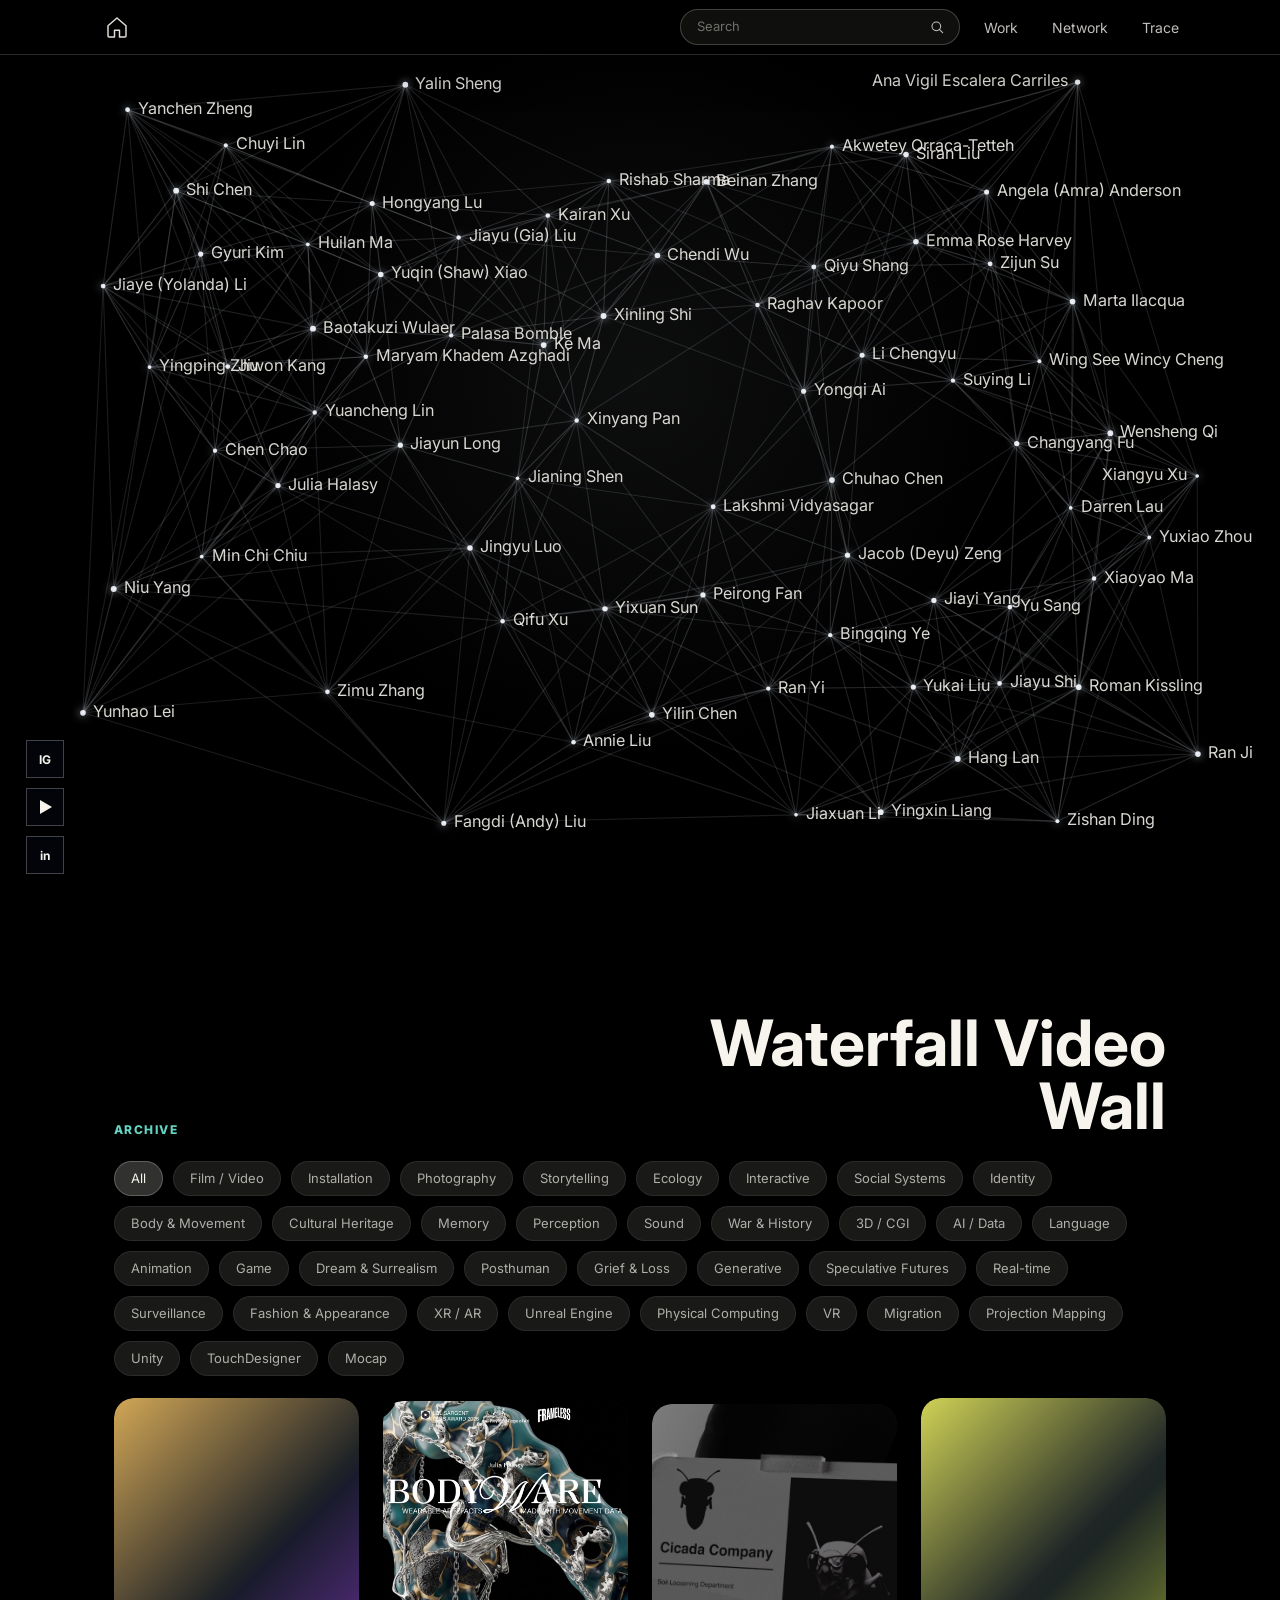
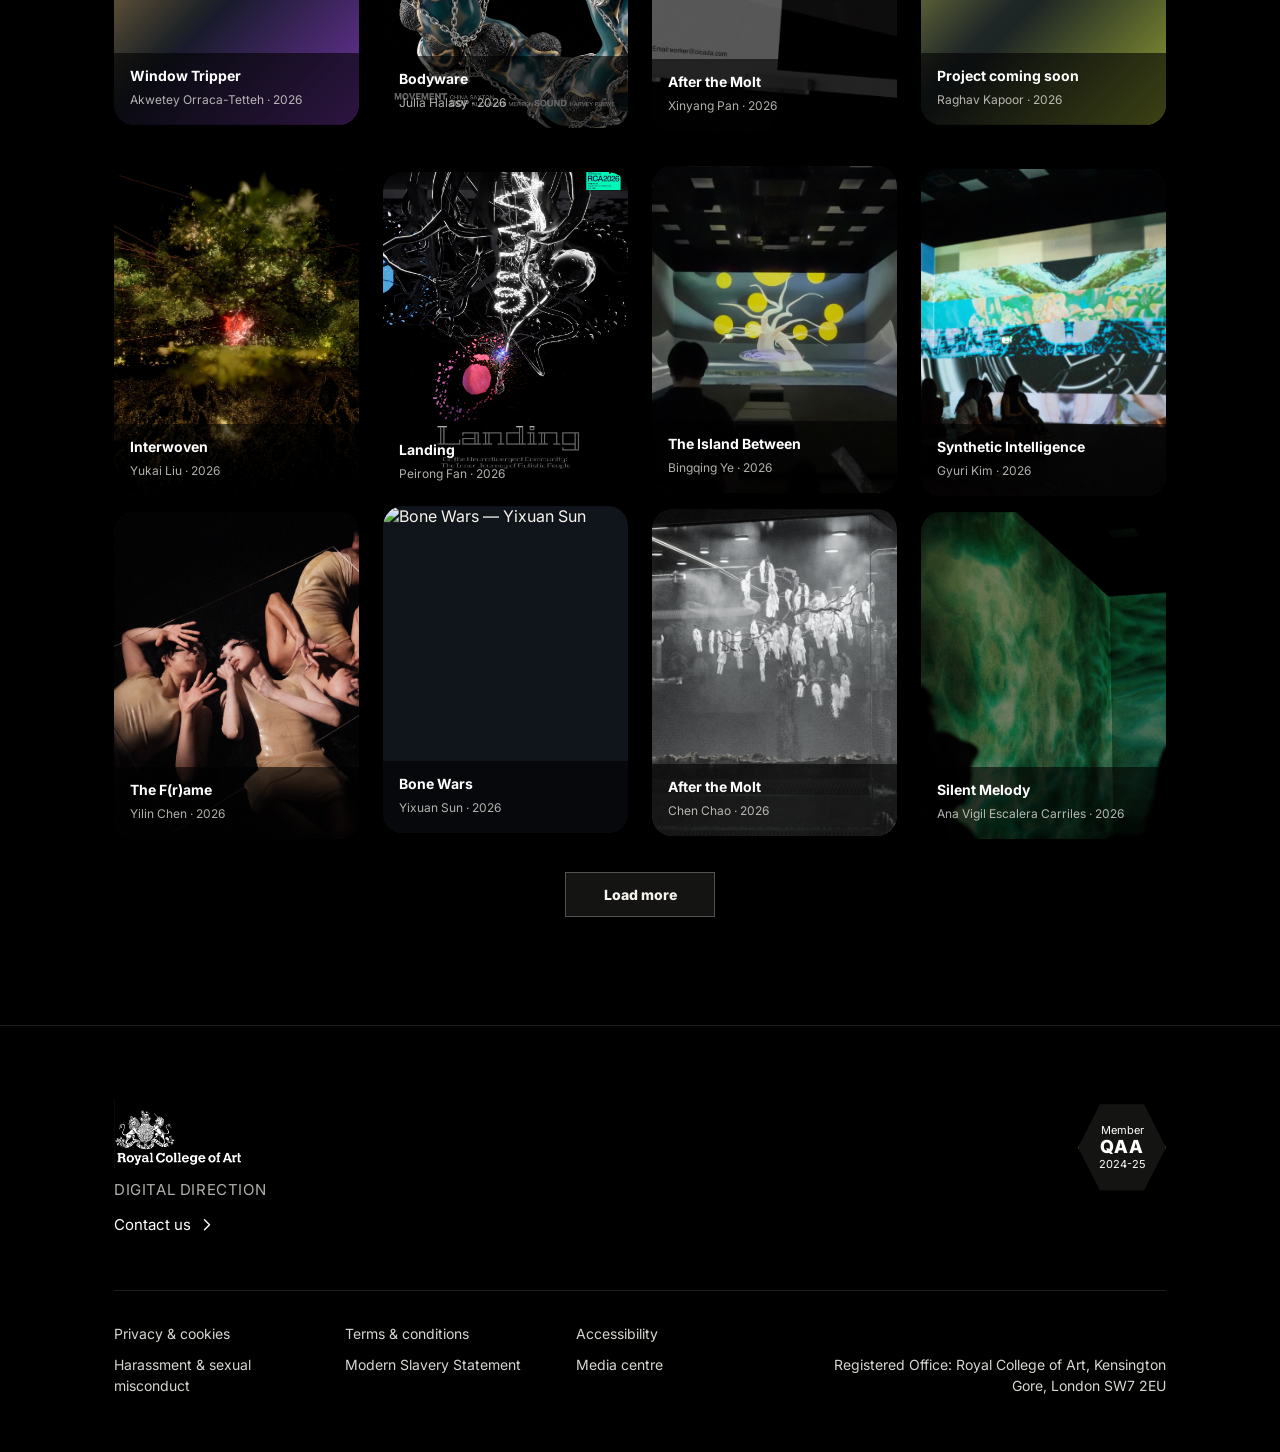
==== commit d5d7b811: "Ship mobile profile gap fix, waterfall tag strip, and cache v36." ====
--- a/index.html
+++ b/index.html
@@ -9,7 +9,7 @@
     <link rel="preconnect" href="https://fonts.googleapis.com">
     <link rel="preconnect" href="https://fonts.gstatic.com" crossorigin>
     <link href="https://fonts.googleapis.com/css2?family=Inter:wght@400;700;800&display=swap" rel="stylesheet">
-    <link rel="stylesheet" href="css/styles.css?v=20260903-mobile1">
+    <link rel="stylesheet" href="css/styles.css?v=20260906-v36">
   </head>
   <body class="home-page">
     <header class="site-header" aria-label="Primary navigation">
@@ -116,10 +116,10 @@
       </div>
     </section>
 
-    <script src="js/site-footer.20260903-v1.js?v=20260903-footer4"></script>
+    <script src="js/site-footer.20260903-v1.js?v=20260906-v36"></script>
     <script src="js/profiles.20260902-v1.js?v=20260903-akwetey"></script>
-    <script src="js/network.20260614-v30.js?v=20260903-mobile1"></script>
+    <script src="js/network.20260614-v34.js?v=20260906-v36"></script>
     <script src="js/header-search.20260902-v1.js?v=20260902-search-enter"></script>
-    <script src="js/waterfall-wall.20260903-v1.js?v=20260903-mobile1"></script>
+    <script src="js/waterfall-wall.20260903-v1.js?v=20260906-v36"></script>
   </body>
 </html>
--- a/css/styles.css
+++ b/css/styles.css
@@ -190,13 +190,14 @@
   display: block;
   padding: 0;
   border: 0;
-  border-radius: 4px;
+  border-radius: 3px;
   overflow: hidden;
   background: #141414;
   cursor: pointer;
   transform-origin: center center;
   will-change: transform;
   pointer-events: none;
+  contain: layout style paint;
 }
 
 .memory-tile img {
@@ -208,16 +209,34 @@
   pointer-events: none;
   user-select: none;
   background: transparent;
-  filter: grayscale(1);
-  transition: filter 220ms ease;
+  /* Avoid CSS filter — it forces expensive repaints with transform animations. */
+  filter: none;
+  -webkit-filter: none;
+}
+
+.memory-tile::after {
+  content: "";
+  position: absolute;
+  inset: 0;
+  background: #808080;
+  mix-blend-mode: saturation;
+  opacity: 1;
+  transition: opacity 140ms ease;
+  pointer-events: none;
 }
 
 .memory-tile.is-active {
   z-index: 2;
+  border-radius: 4px;
+}
+
+.memory-tile.is-active::after {
+  opacity: 0;
 }
 
 .memory-tile.is-active img {
-  filter: grayscale(0);
+  filter: none;
+  -webkit-filter: none;
 }
 
 .memory-focus,
@@ -1006,6 +1025,7 @@
   display: grid;
   grid-template-columns: repeat(5, minmax(0, 1fr));
   gap: clamp(16px, 2vw, 24px);
+  align-items: start;
   background: #000;
 }
 
@@ -1036,7 +1056,9 @@
 .video-thumb {
   position: relative;
   display: block;
-  min-height: 220px;
+  width: 100%;
+  min-height: 0;
+  aspect-ratio: 3 / 4;
   overflow: hidden;
   border-radius: 20px;
   background:
@@ -1050,15 +1072,19 @@
   display: block;
   width: 100%;
   min-height: 0;
+  aspect-ratio: 3 / 4;
   overflow: hidden;
   background: #10141b;
 }
 
-.video-card:nth-child(5n + 1) .video-thumb.has-image { aspect-ratio: 4 / 5; }
-.video-card:nth-child(5n + 2) .video-thumb.has-image { aspect-ratio: 3 / 4; }
-.video-card:nth-child(5n + 3) .video-thumb.has-image { aspect-ratio: 1 / 1; }
-.video-card:nth-child(5n + 4) .video-thumb.has-image { aspect-ratio: 5 / 6; }
-.video-card:nth-child(5n + 5) .video-thumb.has-image { aspect-ratio: 4 / 5; }
+/* Keep every waterfall tile the same portrait ratio so row gaps stay even. */
+.video-card .video-thumb,
+.video-card .video-thumb.has-image,
+.video-card:nth-child(n) .video-thumb.has-image,
+.video-card:nth-child(n) .video-thumb:not(.has-image) {
+  aspect-ratio: 3 / 4;
+  min-height: 0;
+}
 
 .video-thumb.has-image img {
   position: absolute;
@@ -1080,14 +1106,6 @@
 .video-thumb.has-image::before,
 .video-thumb.has-image::after {
   content: none;
-}
-
-.video-card:nth-child(2n) .video-thumb:not(.has-image) {
-  min-height: 360px;
-}
-
-.video-card:nth-child(3n) .video-thumb:not(.has-image) {
-  min-height: 450px;
 }
 
 .video-thumb::before {
@@ -1398,7 +1416,7 @@
   }
 
   body.home-page {
-    /* Remove the desktop social-dock offset; dock moves to top-right on mobile */
+    /* Mobile: social dock is a floating reveal near footer, no left gutter offset */
     --home-gutter-extra: 0px;
     --page-gutter: 16px;
     --section-gutter: 16px;
@@ -1427,12 +1445,12 @@
   }
 
   .profile-mobile-meta {
-    display: grid;
-    grid-template-columns: minmax(0, auto) minmax(0, 1fr) minmax(0, auto);
-    gap: 10px;
+    display: flex;
     align-items: center;
-    padding: 14px 18px;
-    border-bottom: 1px solid rgba(255, 255, 255, 0.14);
+    justify-content: flex-start;
+    gap: 0;
+    padding: 16px 18px 0;
+    border-bottom: 0;
     color: rgba(255, 255, 255, 0.78);
     font-size: 10px;
     font-weight: 400;
@@ -1441,18 +1459,20 @@
     text-transform: uppercase;
   }
 
-  .profile-mobile-meta__name {
-    min-width: 0;
-    overflow: hidden;
-    text-align: center;
-    text-overflow: ellipsis;
+  .profile-mobile-meta__kicker {
+    display: inline-flex;
+    align-items: center;
+    padding: 6px 10px;
+    border: 1px solid rgba(174, 181, 194, 0.28);
+    border-radius: 999px;
+    background: rgba(174, 181, 194, 0.18);
+    color: rgba(255, 255, 255, 0.82);
     white-space: nowrap;
   }
 
+  .profile-mobile-meta__name,
   .profile-mobile-meta__site {
-    color: inherit;
-    text-decoration: none;
-    white-space: nowrap;
+    display: none;
   }
 
   .profile-kicker-label-desktop {
@@ -1477,20 +1497,53 @@
   }
 
   .profile-aside > .profile-section-kicker,
-  .profile-aside > h2,
-  .profile-work-offset {
+  .profile-work-offset,
+  #profileWorkOffset {
     display: none !important;
+    height: 0 !important;
+    width: 0 !important;
+    max-height: 0 !important;
+    margin: 0 !important;
+    padding: 0 !important;
+    border: 0 !important;
+    aspect-ratio: auto !important;
+    overflow: hidden !important;
+    visibility: hidden !important;
+    pointer-events: none !important;
+    position: absolute !important;
+    inset: 0 auto auto 0 !important;
+    order: 99 !important;
   }
 
   #profilePortraitWrap {
+    order: 4;
+    margin: clamp(16px, 4vw, 22px) 0 0;
+  }
+
+  /* Empty portrait placeholder must not reserve a tall blank block on mobile */
+  #profilePortraitWrap.profile-figure-placeholder,
+  #profilePortraitWrap[hidden] {
+    display: none !important;
+    margin: 0 !important;
+    min-height: 0 !important;
+    aspect-ratio: auto !important;
+  }
+
+  .profile-aside > h2 {
     order: 1;
-    margin: 0;
+    display: block !important;
+    margin: clamp(20px, 5vw, 28px) 18px 0;
+    max-width: none;
+    font-size: clamp(34px, 9vw, 48px);
+    font-weight: 800;
+    line-height: 1.02;
+    letter-spacing: -0.02em;
   }
 
   #profilePanelSummary {
     order: 2;
-    margin: 0;
-    padding: clamp(20px, 5vw, 28px) 18px 0;
+    margin: clamp(16px, 4vw, 22px) 0 0;
+    padding: 0 18px;
   }
 
   #profileContact {
@@ -1500,13 +1553,18 @@
   }
 
   .profile-work-intro .profile-section-kicker {
-    order: 4;
-    margin: clamp(28px, 7vw, 36px) 18px 0;
-    padding: 0;
-    border: 0;
-    border-radius: 0;
-    background: none;
-    color: rgba(255, 255, 255, 0.72);
+    order: 5;
+    display: inline-flex;
+    align-items: center;
+    width: fit-content;
+    max-width: calc(100% - 36px);
+    /* No portrait: sit close under social/contact */
+    margin: clamp(14px, 3.5vw, 20px) 18px 0;
+    padding: 6px 10px;
+    border: 1px solid rgba(174, 181, 194, 0.28);
+    border-radius: 999px;
+    background: rgba(174, 181, 194, 0.18);
+    color: rgba(255, 255, 255, 0.82);
     font-size: 10px;
     font-weight: 400;
     letter-spacing: 0.08em;
@@ -1514,39 +1572,56 @@
     text-transform: uppercase;
   }
 
-  #profileFeaturedWrap {
-    order: 5;
-    margin: clamp(14px, 4vw, 20px) 0 0;
-  }
-
-  #profileProjectVideoWrap {
-    order: 5;
-    margin: clamp(14px, 4vw, 20px) 0 0;
-    padding: 0;
-  }
-
-  #profileProjectVideoWrap:not([hidden]) + #profileFeaturedWrap {
+  /* With portrait: small adaptive gap under the photo */
+  .profile-panel.has-portrait .profile-work-intro .profile-section-kicker {
+    margin-top: clamp(10px, 2.5vw, 14px);
+  }
+
+  .profile-panel.has-portrait #profilePortraitWrap {
+    margin-bottom: 0;
+  }
+
+  .profile-figure-portrait .profile-media {
+    object-position: center top;
+  }
+
+  .profile-panel:not(.has-portrait) #profileContact {
+    margin-bottom: 0;
+  }
+
+  #profileProjectTitle {
     order: 6;
-  }
-
-  #profileProjectTitle {
-    order: 7;
-    margin: clamp(20px, 5vw, 28px) 18px 0;
+    margin: clamp(16px, 4vw, 22px) 18px 0;
     font-size: 36px;
     font-weight: 700;
     line-height: 1.05;
     letter-spacing: -0.02em;
   }
 
+  #profileProjectVideoWrap {
+    order: 7;
+    margin: clamp(16px, 4vw, 22px) 0 0;
+    padding: 0;
+  }
+
+  #profileFeaturedWrap {
+    order: 8;
+    margin: clamp(12px, 3vw, 16px) 0 0;
+  }
+
+  #profileProjectVideoWrap:not([hidden]) + #profileFeaturedWrap {
+    order: 8;
+  }
+
   #profileProjectDescription {
-    order: 8;
+    order: 9;
     margin: clamp(16px, 4vw, 24px) 18px 0;
   }
 
   #profileWorkGallery {
-    order: 9;
+    order: 10;
     gap: clamp(8px, 2vw, 12px);
-    margin: clamp(20px, 5vw, 28px) 0 0;
+    margin: clamp(16px, 4vw, 22px) 0 0;
   }
 
   .profile-bio,
@@ -1631,15 +1706,25 @@
     min-height: 42vh;
   }
 
-  /* Social dock: move to top-right corner on mobile so it doesn't add
-     left gutter and doesn't overlap content at the bottom. */
+  /* Social dock: bottom-left, vertical; only reveal near footer after waterfall */
   .social-dock {
-    top: max(calc(var(--header-height) + 8px), env(safe-area-inset-top));
-    right: max(10px, env(safe-area-inset-right));
-    bottom: auto;
-    left: auto;
-    flex-direction: row;
+    top: auto;
+    right: auto;
+    left: max(12px, env(safe-area-inset-left));
+    bottom: max(16px, calc(12px + env(safe-area-inset-bottom)));
+    flex-direction: column;
     gap: 8px;
+    opacity: 0;
+    visibility: hidden;
+    pointer-events: none;
+    transform: translateY(12px);
+    transition: opacity 240ms ease, transform 240ms ease, visibility 240ms ease;
+  }
+
+  .social-dock.is-near-footer {
+    opacity: 1;
+    visibility: visible;
+    pointer-events: auto;
     transform: none;
   }
 
@@ -1649,34 +1734,58 @@
   }
 
   .social-dock a:hover {
-    transform: translateY(-2px);
+    transform: translateX(2px);
   }
 
   .video-section {
-    padding: 60px var(--section-gutter) 88px;
+    padding: 24px var(--section-gutter) 88px;
   }
 
   .video-section-intro {
-    display: block;
+    display: grid;
+    grid-template-columns: auto minmax(0, 1fr);
+    column-gap: 12px;
+    row-gap: 14px;
+    align-items: end;
+    margin-bottom: 20px;
+  }
+
+  .video-section-eyebrow {
+    grid-column: 1;
+    grid-row: 1;
+    align-self: end;
   }
 
   .video-section-title {
-    text-align: left;
+    grid-column: 2;
+    grid-row: 1;
+    justify-self: end;
+    text-align: right;
+    white-space: nowrap;
+    font-size: clamp(22px, 6.4vw, 30px);
+    line-height: 1;
+    letter-spacing: -0.02em;
   }
 
   .wall-tags {
+    grid-column: 1 / -1;
+    grid-row: 2;
     display: flex;
     flex-wrap: nowrap;
+    align-items: center;
     gap: 8px;
-    width: auto;
+    box-sizing: border-box;
+    width: calc(100% + (var(--section-gutter) * 2));
     max-width: none;
-    margin: 16px calc(var(--section-gutter) * -1) 0;
-    padding: 2px var(--section-gutter) 6px;
+    min-width: 0;
+    margin: 0 calc(var(--section-gutter) * -1);
+    padding: 2px var(--section-gutter) 8px;
     overflow-x: auto;
     overflow-y: hidden;
     -webkit-overflow-scrolling: touch;
     scrollbar-width: none;
     overscroll-behavior-x: contain;
+    touch-action: pan-x;
   }
 
   .wall-tags::-webkit-scrollbar {
@@ -1701,31 +1810,41 @@
   .video-grid {
     grid-template-columns: repeat(2, minmax(0, 1fr));
     gap: 12px;
-  }
-
-  /* Two-screen hero: first D visible immediately, second D revealed on scroll */
+    align-items: start;
+  }
+
+  /* Phone hero height is set in JS to fit stacked DD tightly above waterfall */
   .hero {
-    min-height: 200svh;
-    height: 200svh;
-    overflow: visible;
+    min-height: 0;
+    height: auto;
+    overflow: hidden;
     background:
-      radial-gradient(circle at 50% 25%, rgba(231, 240, 255, 0.05), transparent 46%),
+      radial-gradient(circle at 50% 28%, rgba(231, 240, 255, 0.05), transparent 42%),
+      radial-gradient(circle at 50% 72%, rgba(231, 240, 255, 0.045), transparent 40%),
       #000;
   }
 
   .network-canvas {
-    position: sticky;
+    position: absolute;
+    inset: 0;
     top: 0;
     left: 0;
-    inset: unset;
     width: 100%;
-    height: 100svh;
-    max-height: 100dvh;
-  }
-
-  .video-card:nth-child(2n) .video-thumb:not(.has-image),
-  .video-card:nth-child(3n) .video-thumb:not(.has-image) {
-    min-height: 220px;
+    height: 100%;
+    max-height: none;
+  }
+
+  .video-card,
+  .video-card.is-visible {
+    /* Keep tile gaps visually equal; disable staggered scroll shift on phone. */
+    transform: none;
+  }
+
+  .video-card .video-thumb,
+  .video-card .video-thumb.has-image,
+  .video-card:nth-child(n) .video-thumb:not(.has-image) {
+    aspect-ratio: 3 / 4;
+    min-height: 0;
   }
 
   .contact-band {
@@ -1926,7 +2045,49 @@
   text-align: right;
 }
 
+/* Tablet / narrow: same waterfall header + tag strip as phone */
 @media (max-width: 900px) {
+  .video-section-intro {
+    display: grid;
+    grid-template-columns: auto minmax(0, 1fr);
+    column-gap: 12px;
+    row-gap: 14px;
+    align-items: end;
+  }
+
+  .video-section-title {
+    white-space: nowrap;
+    font-size: clamp(24px, 4.2vw, 40px);
+    line-height: 1;
+    letter-spacing: -0.02em;
+  }
+
+  .wall-tags {
+    display: flex;
+    flex-wrap: nowrap;
+    align-items: center;
+    gap: 8px;
+    box-sizing: border-box;
+    width: calc(100% + (var(--section-gutter) * 2));
+    min-width: 0;
+    margin: 0 calc(var(--section-gutter) * -1);
+    padding: 2px var(--section-gutter) 8px;
+    overflow-x: auto;
+    overflow-y: hidden;
+    -webkit-overflow-scrolling: touch;
+    scrollbar-width: none;
+    overscroll-behavior-x: contain;
+    touch-action: pan-x;
+  }
+
+  .wall-tags::-webkit-scrollbar {
+    display: none;
+  }
+
+  .wall-tag {
+    flex: 0 0 auto;
+  }
+
   .site-rca-footer__upper {
     grid-template-columns: 1fr;
   }
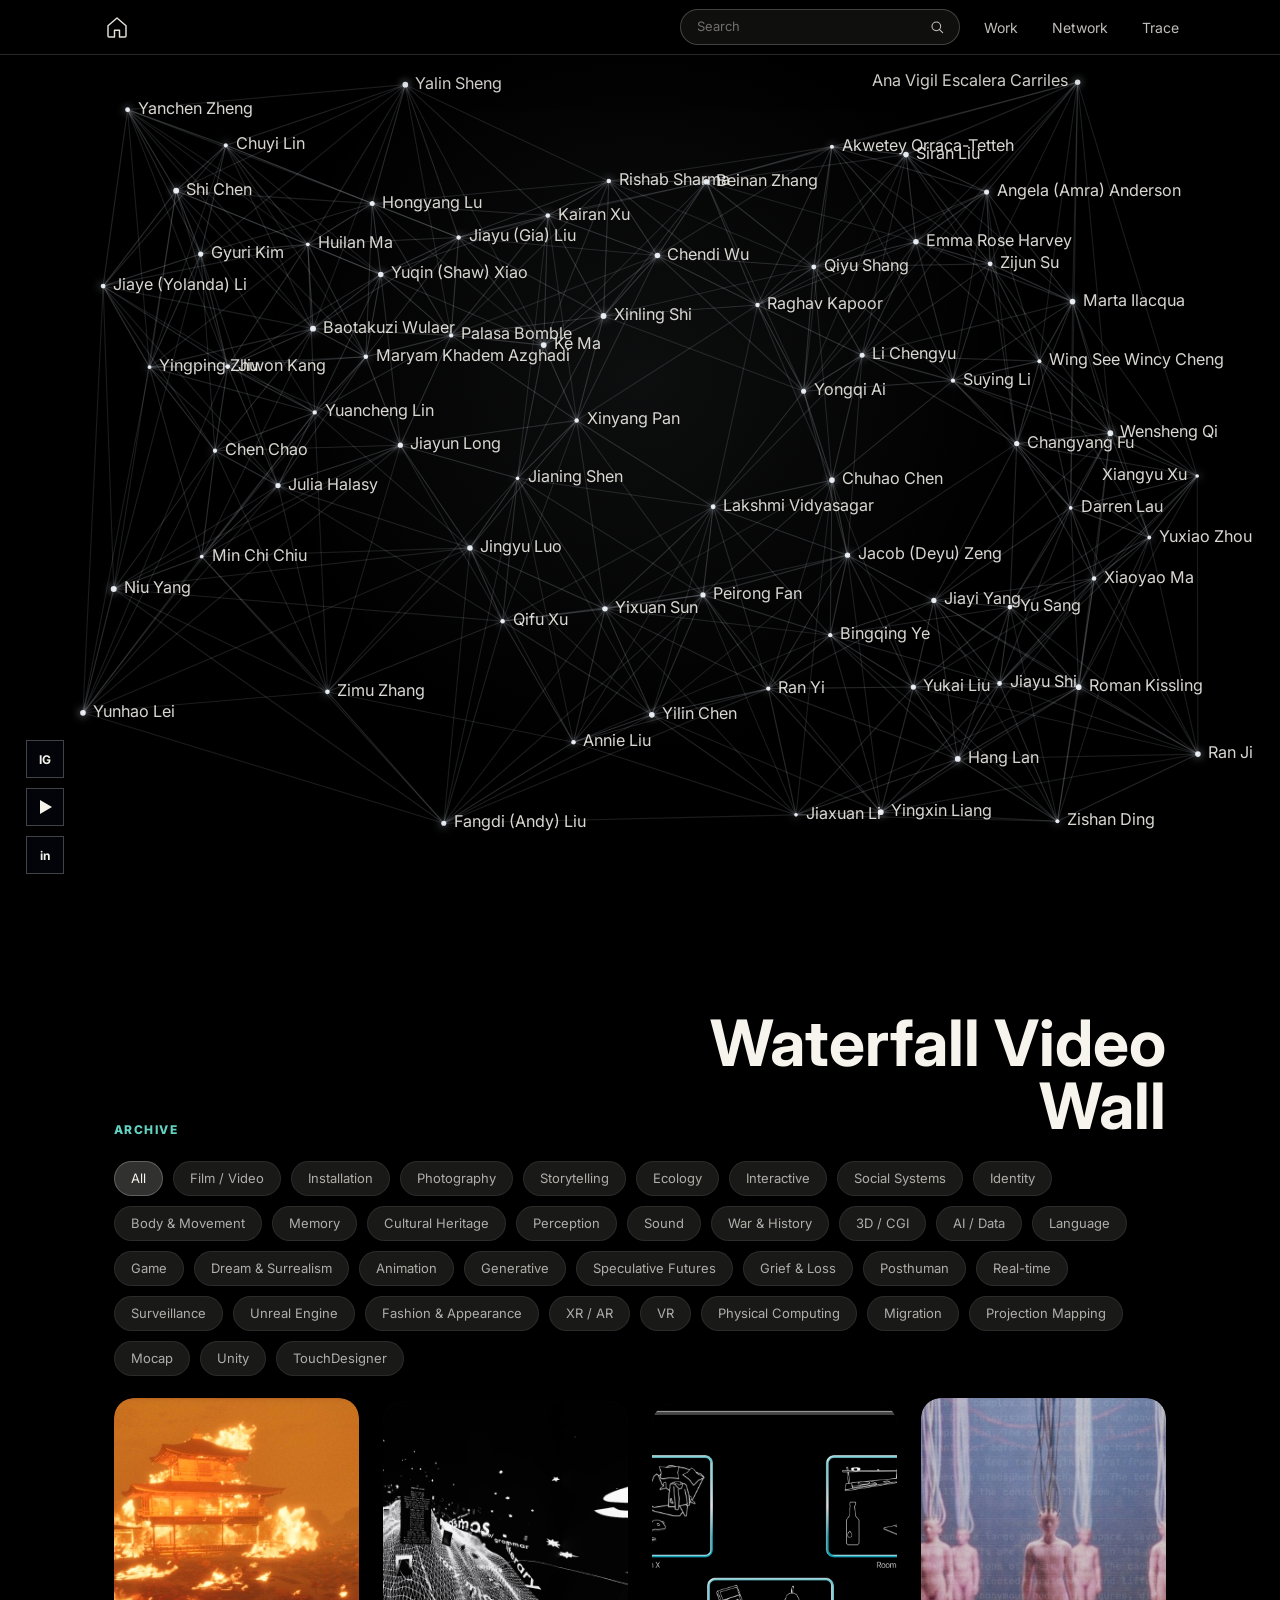
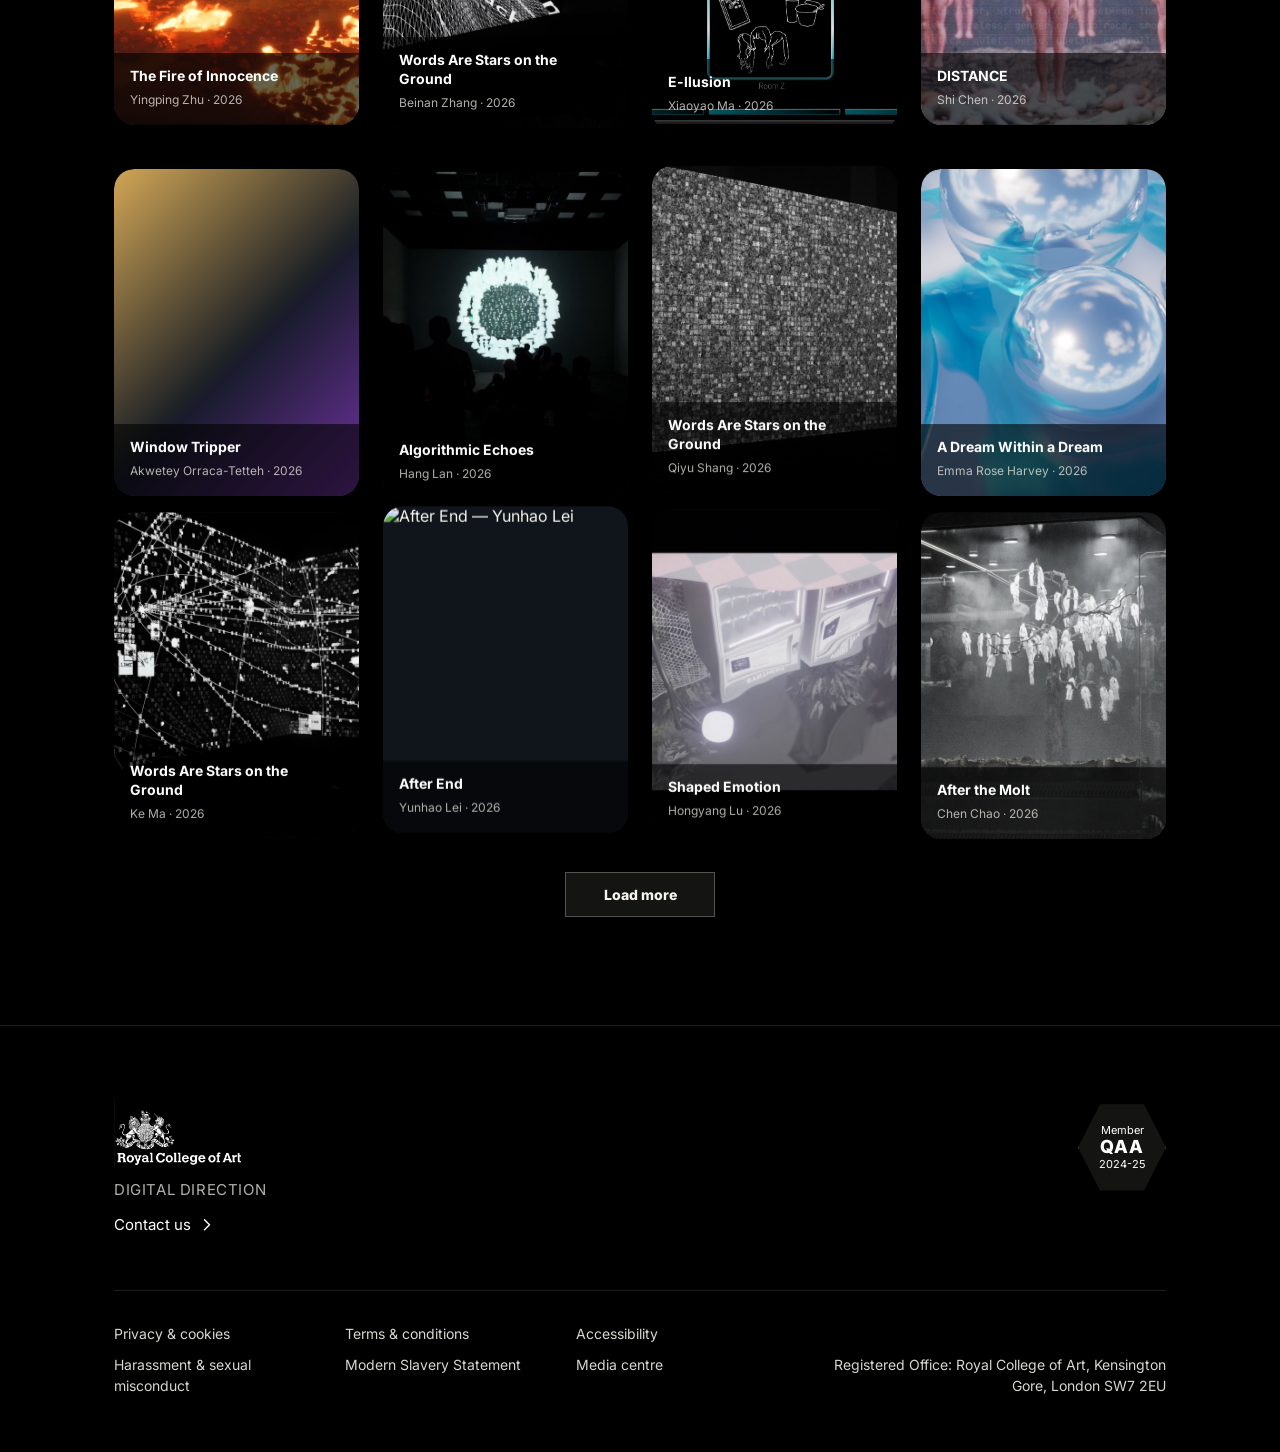
==== commit c715abc7: "Bump asset cache to v37 for profile gap and waterfall mobile tags. EOF" ====
--- a/index.html
+++ b/index.html
@@ -9,7 +9,7 @@
     <link rel="preconnect" href="https://fonts.googleapis.com">
     <link rel="preconnect" href="https://fonts.gstatic.com" crossorigin>
     <link href="https://fonts.googleapis.com/css2?family=Inter:wght@400;700;800&display=swap" rel="stylesheet">
-    <link rel="stylesheet" href="css/styles.css?v=20260906-v36">
+    <link rel="stylesheet" href="css/styles.css?v=20260906-v37">
   </head>
   <body class="home-page">
     <header class="site-header" aria-label="Primary navigation">
@@ -116,10 +116,10 @@
       </div>
     </section>
 
-    <script src="js/site-footer.20260903-v1.js?v=20260906-v36"></script>
+    <script src="js/site-footer.20260903-v1.js?v=20260906-v37"></script>
     <script src="js/profiles.20260902-v1.js?v=20260903-akwetey"></script>
-    <script src="js/network.20260614-v34.js?v=20260906-v36"></script>
+    <script src="js/network.20260614-v34.js?v=20260906-v37"></script>
     <script src="js/header-search.20260902-v1.js?v=20260902-search-enter"></script>
-    <script src="js/waterfall-wall.20260903-v1.js?v=20260906-v36"></script>
+    <script src="js/waterfall-wall.20260903-v1.js?v=20260906-v37"></script>
   </body>
 </html>
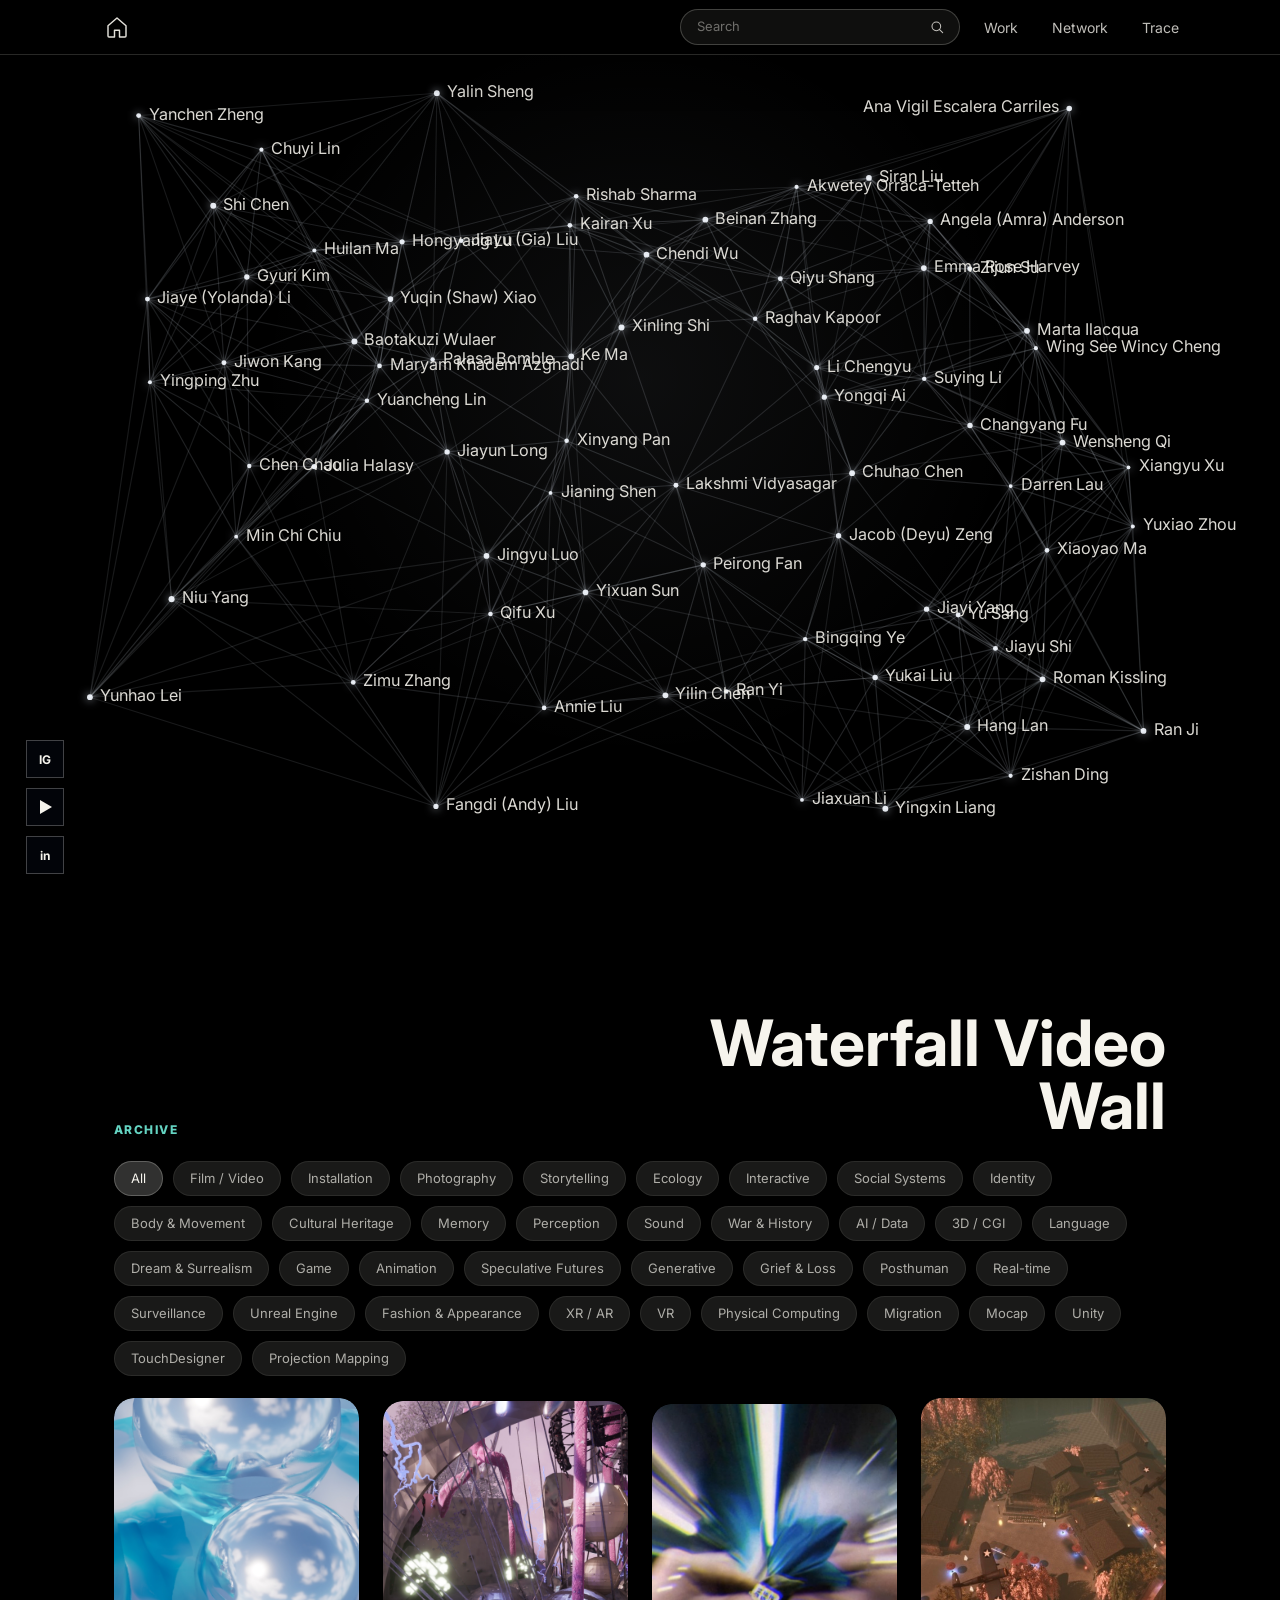
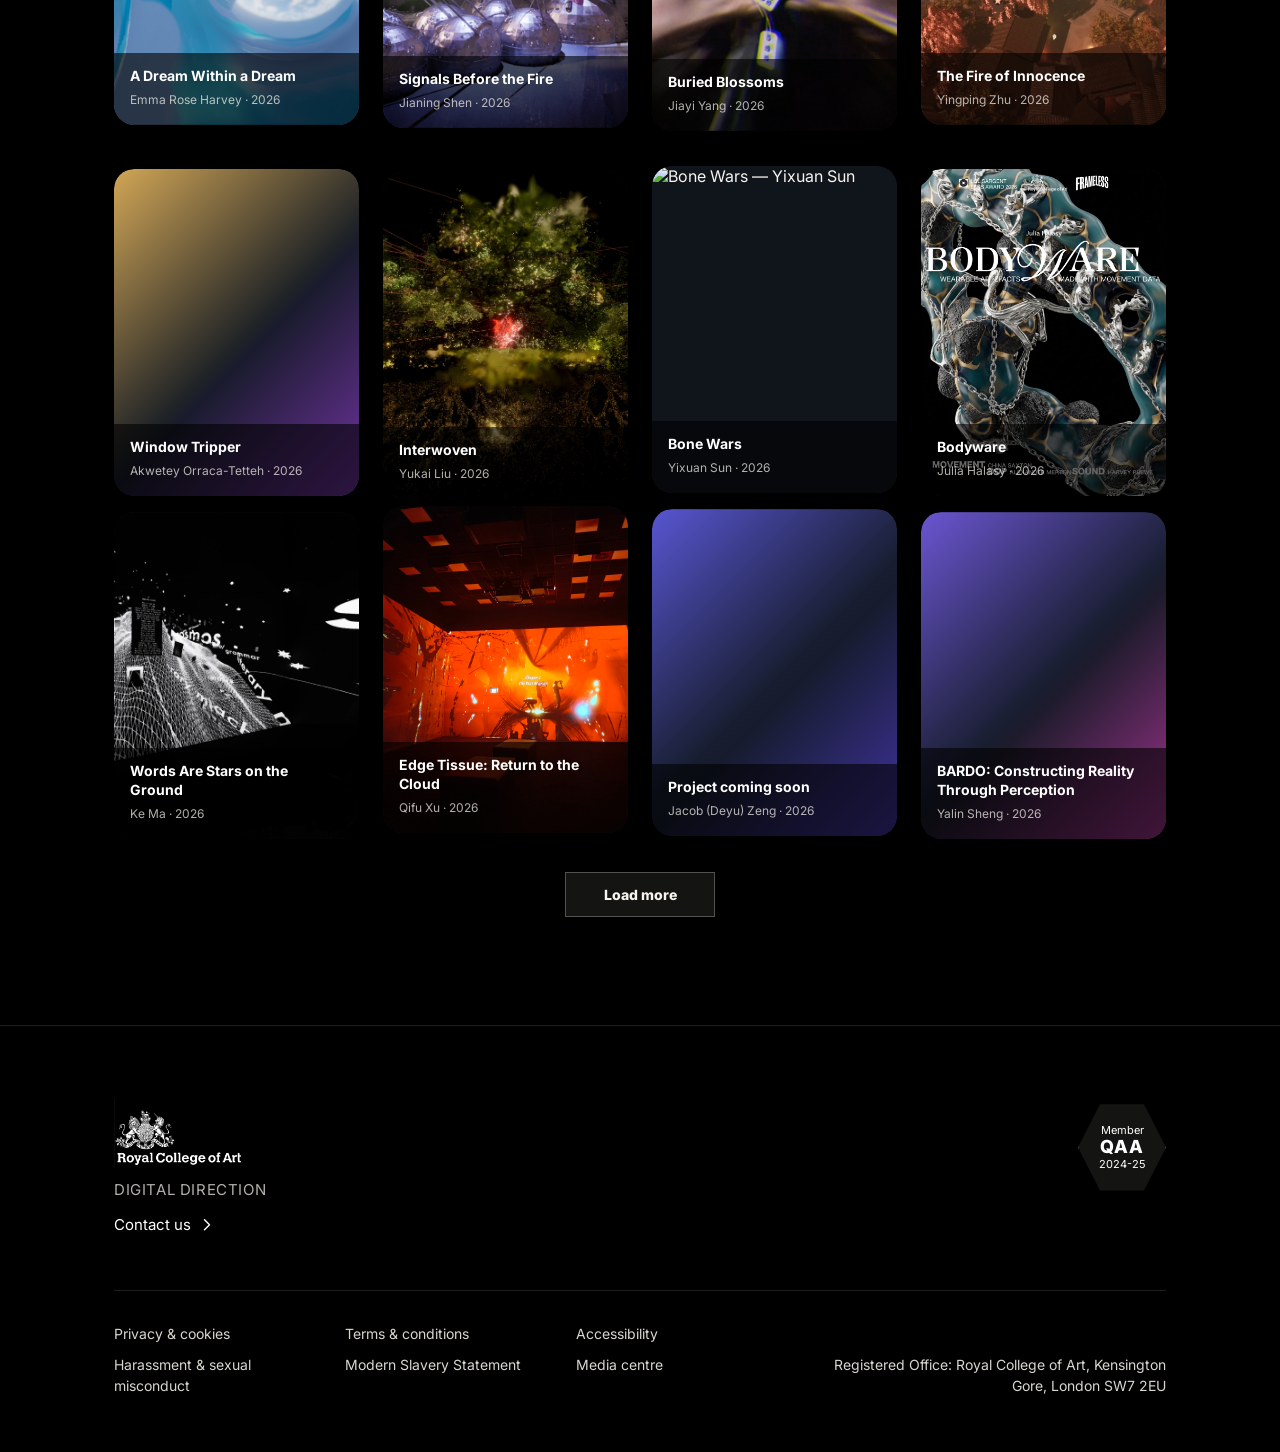
==== commit 907abdeb: "Bump asset cache to v38 after mobile profile and waterfall fixes." ====
--- a/index.html
+++ b/index.html
@@ -9,7 +9,7 @@
     <link rel="preconnect" href="https://fonts.googleapis.com">
     <link rel="preconnect" href="https://fonts.gstatic.com" crossorigin>
     <link href="https://fonts.googleapis.com/css2?family=Inter:wght@400;700;800&display=swap" rel="stylesheet">
-    <link rel="stylesheet" href="css/styles.css?v=20260906-v37">
+    <link rel="stylesheet" href="css/styles.css?v=20260906-v38">
   </head>
   <body class="home-page">
     <header class="site-header" aria-label="Primary navigation">
@@ -116,10 +116,10 @@
       </div>
     </section>
 
-    <script src="js/site-footer.20260903-v1.js?v=20260906-v37"></script>
+    <script src="js/site-footer.20260903-v1.js?v=20260906-v38"></script>
     <script src="js/profiles.20260902-v1.js?v=20260903-akwetey"></script>
-    <script src="js/network.20260614-v34.js?v=20260906-v37"></script>
+    <script src="js/network.20260614-v34.js?v=20260906-v38"></script>
     <script src="js/header-search.20260902-v1.js?v=20260902-search-enter"></script>
-    <script src="js/waterfall-wall.20260903-v1.js?v=20260906-v37"></script>
+    <script src="js/waterfall-wall.20260903-v1.js?v=20260906-v38"></script>
   </body>
 </html>
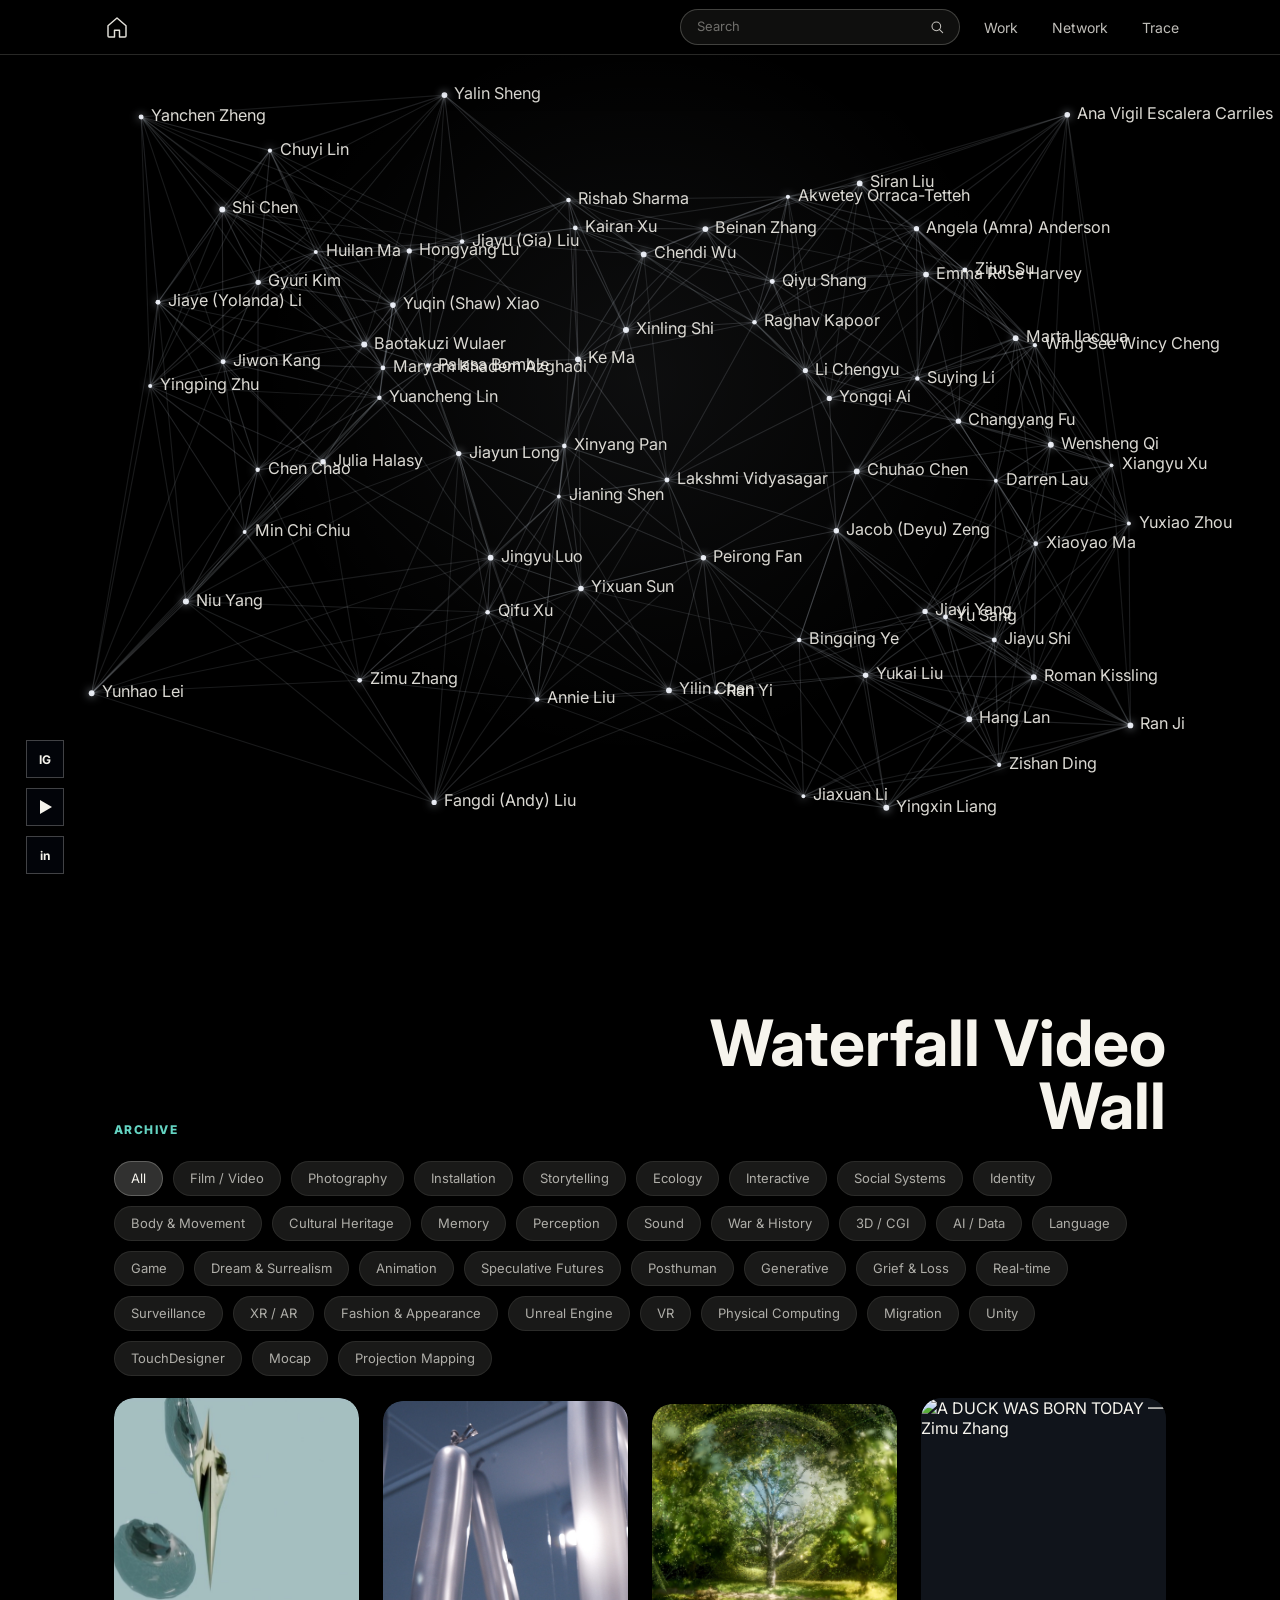
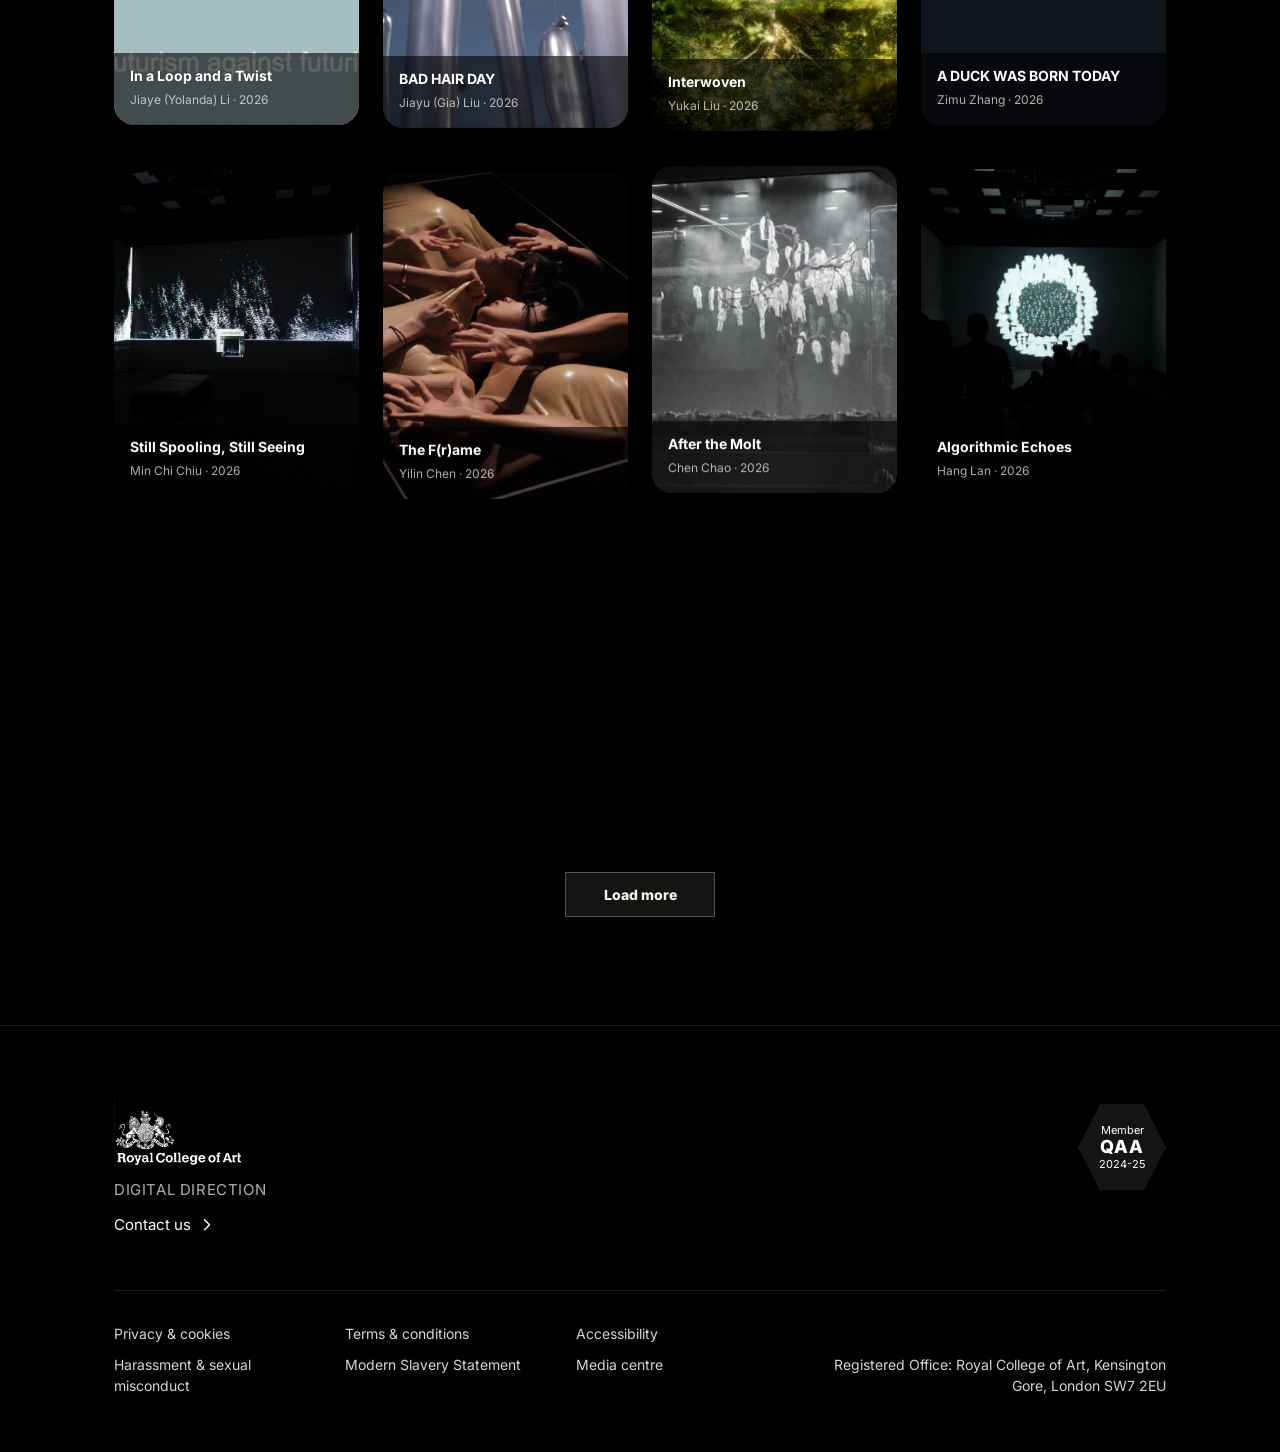
==== commit b4e62ba2: "Fix Trace selected photo blur by enlarging layout size, not CSS scale." ====
--- a/index.html
+++ b/index.html
@@ -9,7 +9,7 @@
     <link rel="preconnect" href="https://fonts.googleapis.com">
     <link rel="preconnect" href="https://fonts.gstatic.com" crossorigin>
     <link href="https://fonts.googleapis.com/css2?family=Inter:wght@400;700;800&display=swap" rel="stylesheet">
-    <link rel="stylesheet" href="css/styles.css?v=20260906-v38">
+    <link rel="stylesheet" href="css/styles.css?v=20260906-v39">
   </head>
   <body class="home-page">
     <header class="site-header" aria-label="Primary navigation">
@@ -116,10 +116,10 @@
       </div>
     </section>
 
-    <script src="js/site-footer.20260903-v1.js?v=20260906-v38"></script>
+    <script src="js/site-footer.20260903-v1.js?v=20260906-v39"></script>
     <script src="js/profiles.20260902-v1.js?v=20260903-akwetey"></script>
-    <script src="js/network.20260614-v34.js?v=20260906-v38"></script>
+    <script src="js/network.20260614-v34.js?v=20260906-v39"></script>
     <script src="js/header-search.20260902-v1.js?v=20260902-search-enter"></script>
-    <script src="js/waterfall-wall.20260903-v1.js?v=20260906-v38"></script>
+    <script src="js/waterfall-wall.20260903-v1.js?v=20260906-v39"></script>
   </body>
 </html>
--- a/css/styles.css
+++ b/css/styles.css
@@ -197,7 +197,6 @@
   transform-origin: center center;
   will-change: transform;
   pointer-events: none;
-  contain: layout style paint;
 }
 
 .memory-tile img {
@@ -221,17 +220,19 @@
   background: #808080;
   mix-blend-mode: saturation;
   opacity: 1;
-  transition: opacity 140ms ease;
+  transition: opacity 120ms ease;
   pointer-events: none;
 }
 
 .memory-tile.is-active {
   z-index: 2;
   border-radius: 4px;
+  will-change: width, height, transform;
 }
 
 .memory-tile.is-active::after {
   opacity: 0;
+  visibility: hidden;
 }
 
 .memory-tile.is-active img {
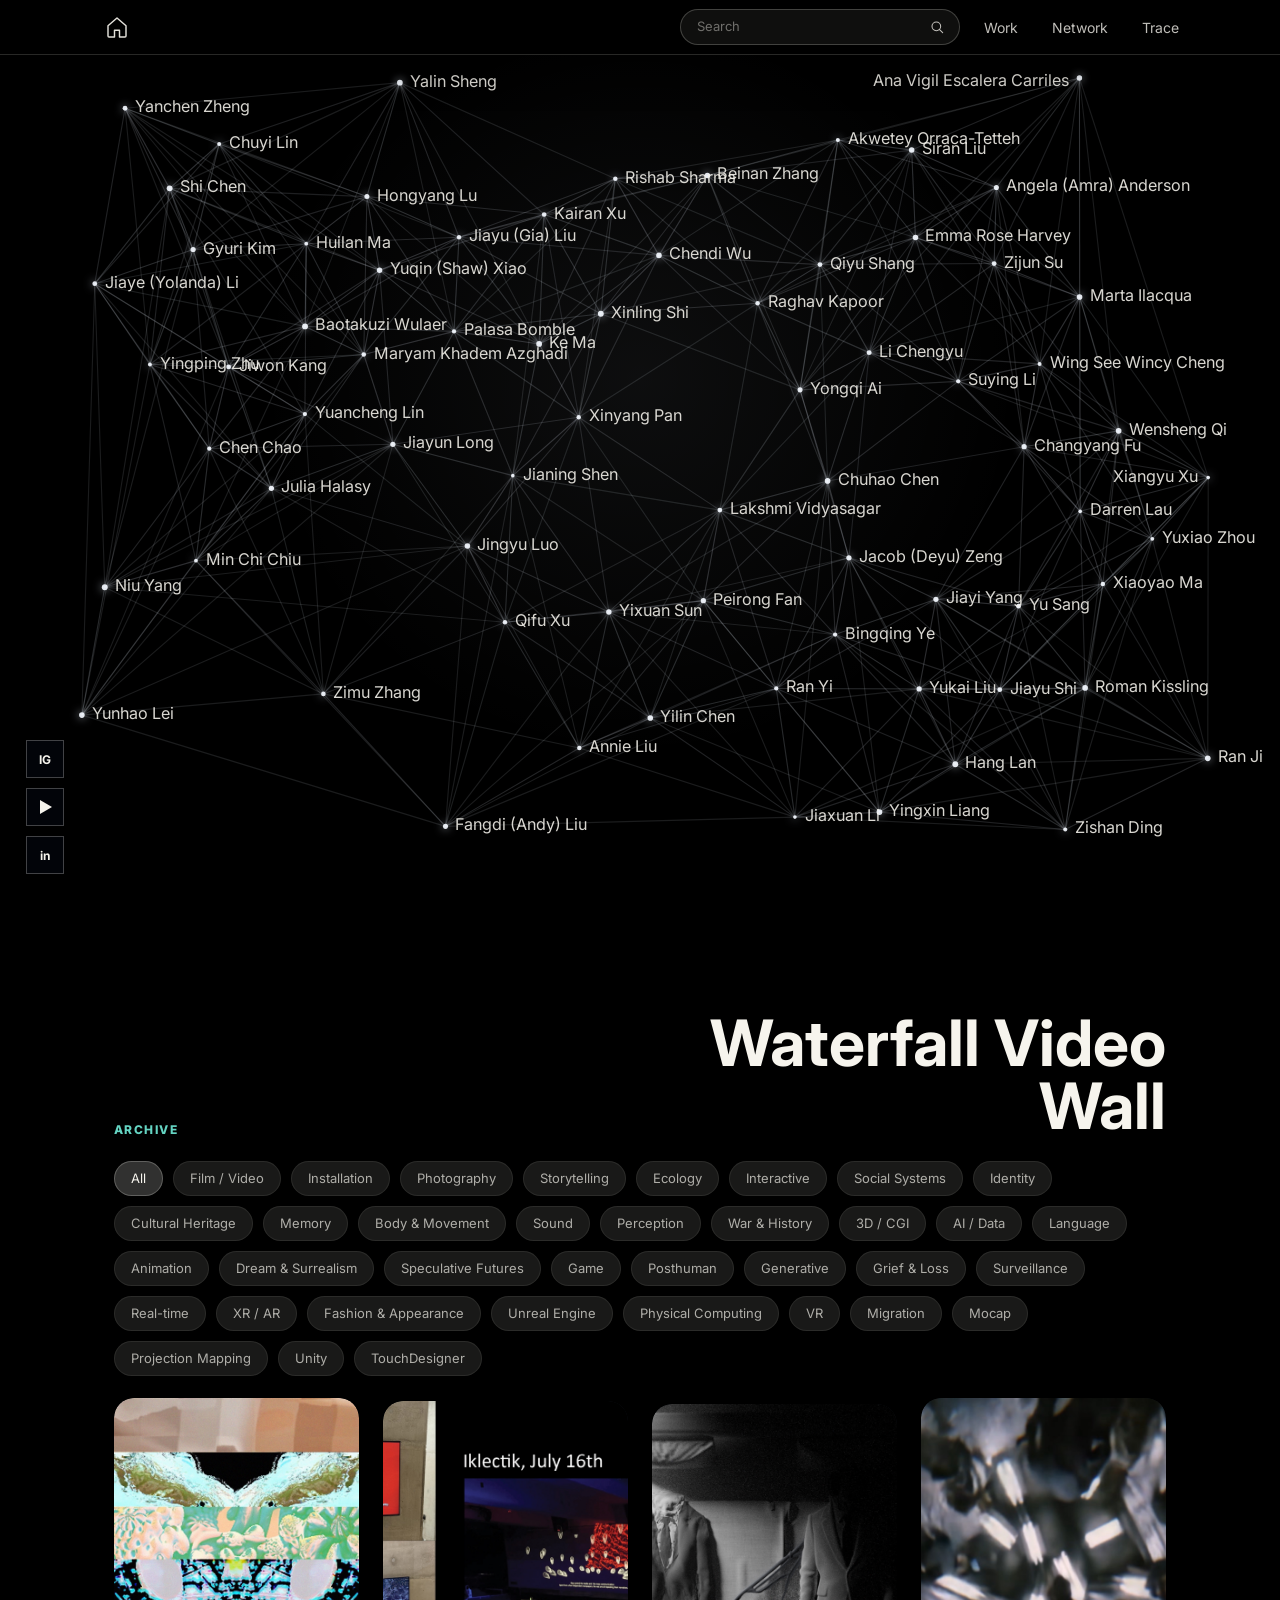
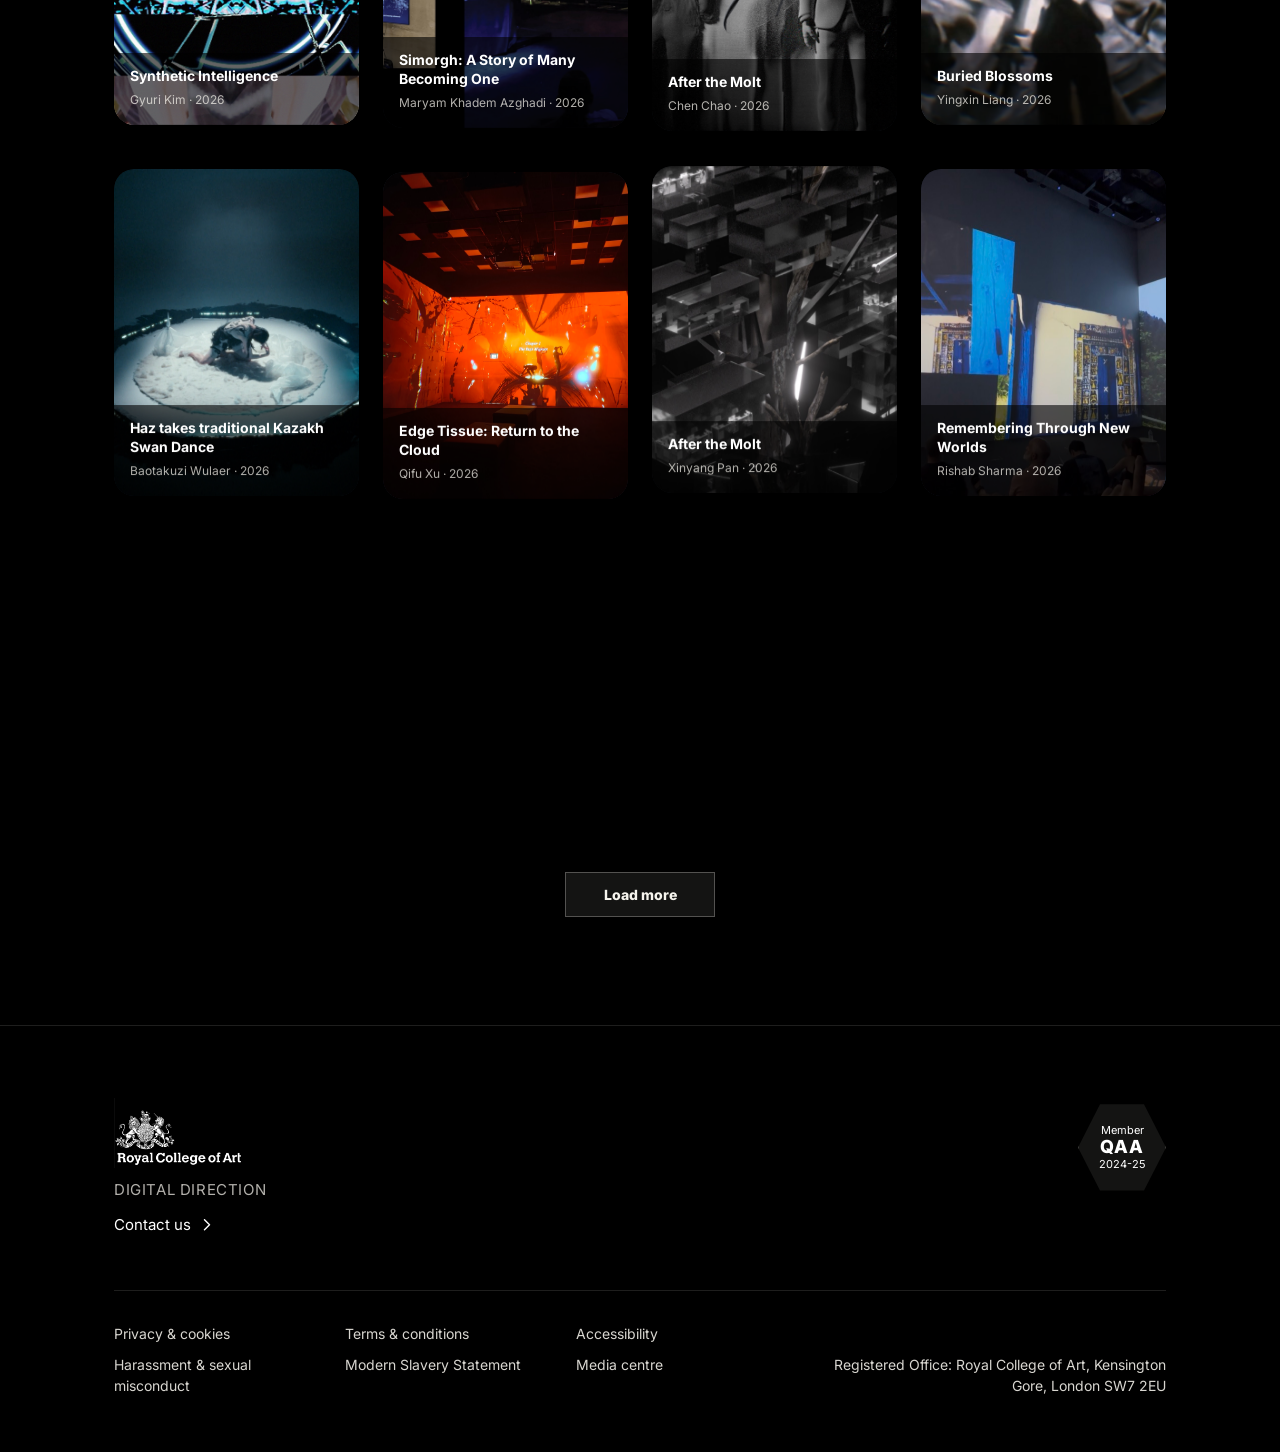
==== commit 9cbeb35c: "Add Rishab Sharma profile, project, and media." ====
--- a/index.html
+++ b/index.html
@@ -117,7 +117,7 @@
     </section>
 
     <script src="js/site-footer.20260903-v1.js?v=20260906-v39"></script>
-    <script src="js/profiles.20260902-v1.js?v=20260903-akwetey"></script>
+    <script src="js/profiles.20260902-v1.js?v=20260907-rishab"></script>
     <script src="js/network.20260614-v34.js?v=20260906-v39"></script>
     <script src="js/header-search.20260902-v1.js?v=20260902-search-enter"></script>
     <script src="js/waterfall-wall.20260903-v1.js?v=20260906-v39"></script>
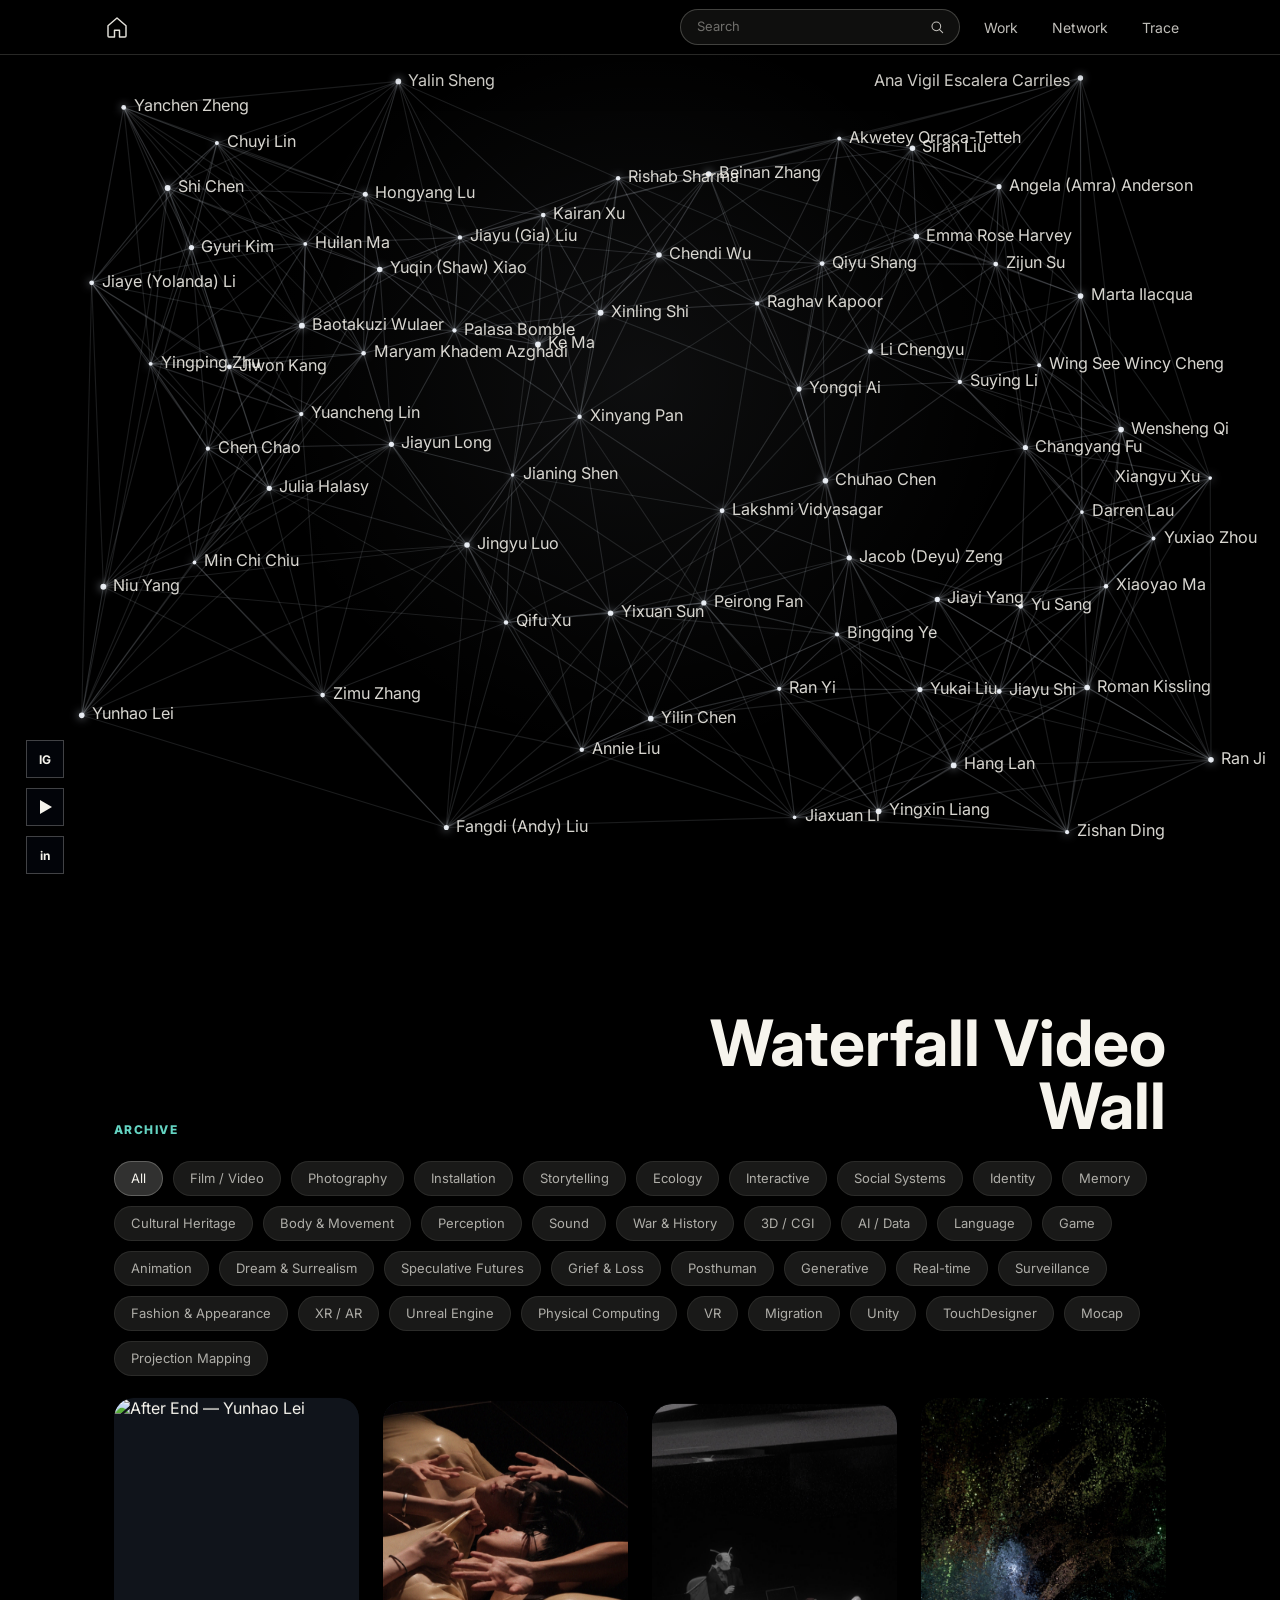
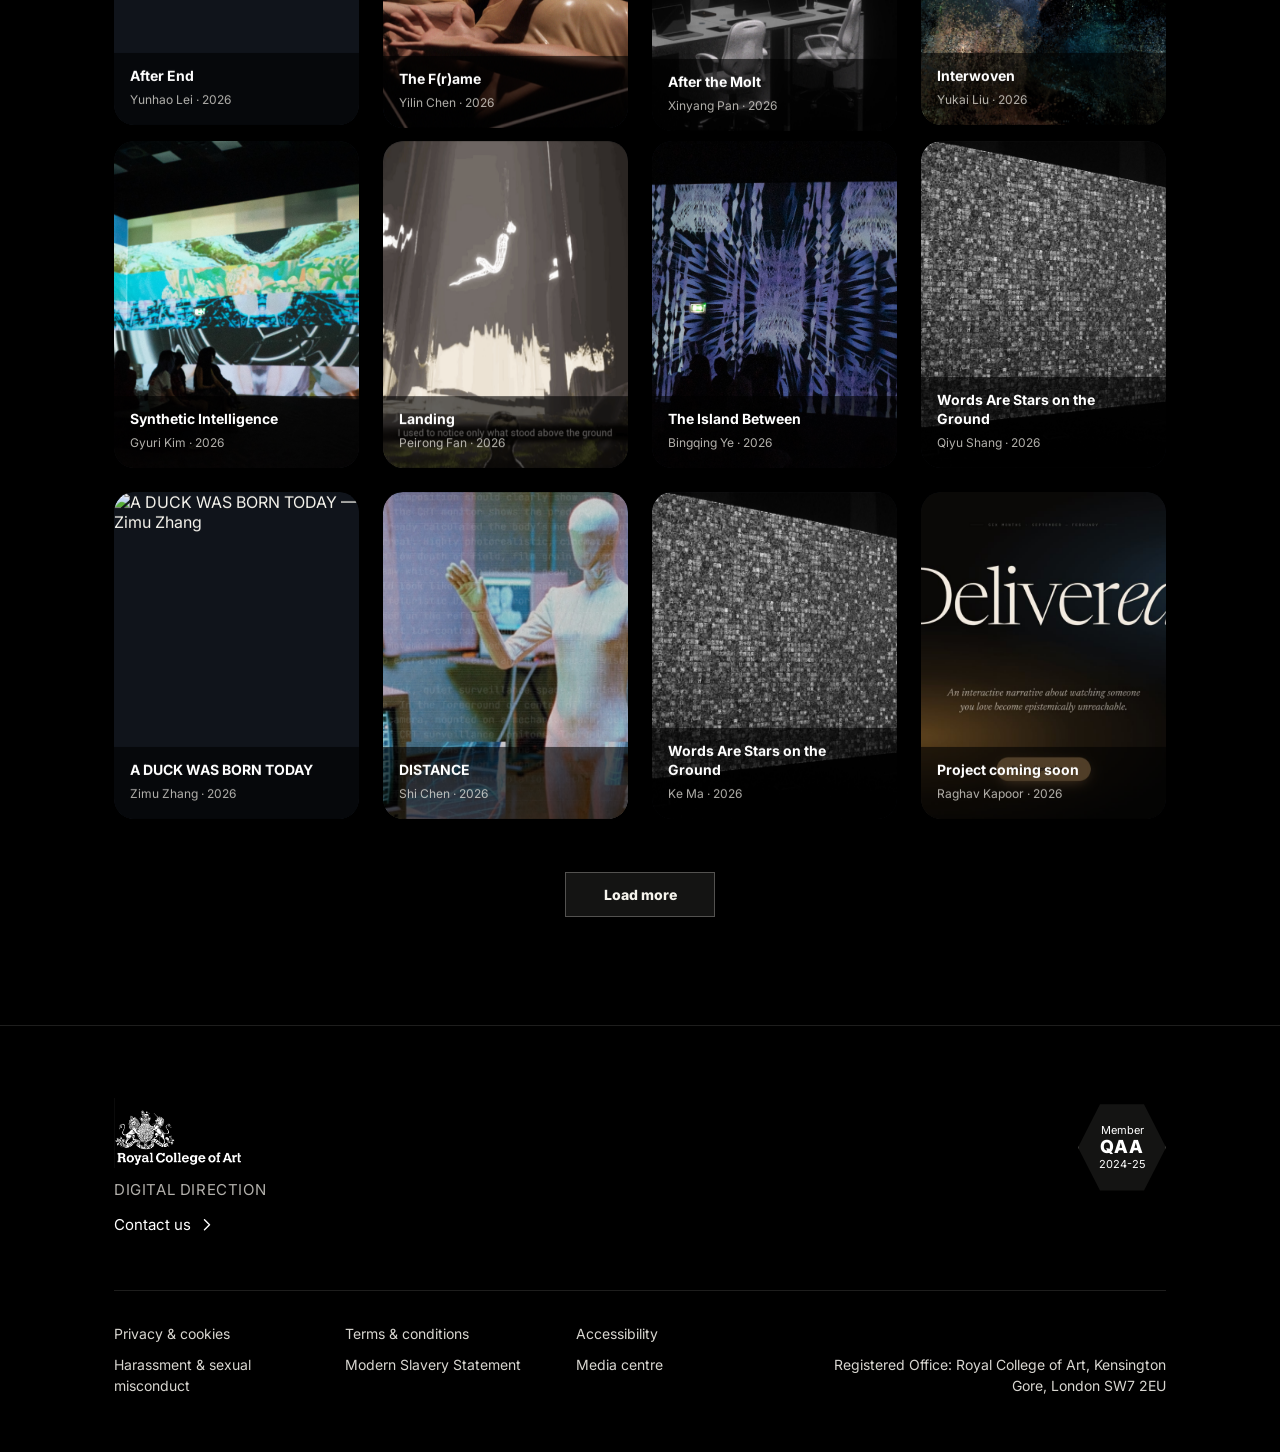
==== commit b5c9da20: "Add Raghav Kapoor portrait and featured images on both sides." ====
--- a/index.html
+++ b/index.html
@@ -117,7 +117,7 @@
     </section>
 
     <script src="js/site-footer.20260903-v1.js?v=20260906-v39"></script>
-    <script src="js/profiles.20260902-v1.js?v=20260907-rishab"></script>
+    <script src="js/profiles.20260902-v1.js?v=20260907-raghav"></script>
     <script src="js/network.20260614-v34.js?v=20260906-v39"></script>
     <script src="js/header-search.20260902-v1.js?v=20260902-search-enter"></script>
     <script src="js/waterfall-wall.20260903-v1.js?v=20260906-v39"></script>
--- a/css/styles.css
+++ b/css/styles.css
@@ -1873,7 +1873,32 @@
   }
 
   .memory-wall {
-    touch-action: manipulation;
+    touch-action: pan-y;
+  }
+
+  /* Mobile Trace: unlock page scroll so the full photo set is reachable */
+  html:has(.memory-body.memory-scrollable),
+  .memory-body.memory-scrollable {
+    height: auto;
+    max-height: none;
+    overflow-x: clip;
+    overflow-y: auto;
+    -webkit-overflow-scrolling: touch;
+    overscroll-behavior-y: contain;
+  }
+
+  .memory-body.memory-scrollable .memory-page--wall,
+  .memory-body.memory-scrollable .memory-wall-section {
+    height: auto;
+    min-height: calc(100dvh - var(--header-height));
+    overflow: visible;
+  }
+
+  .memory-body.memory-scrollable .memory-wall {
+    height: auto;
+    min-height: calc(100dvh - var(--header-height));
+    overflow: visible;
+    touch-action: pan-y;
   }
 }
 
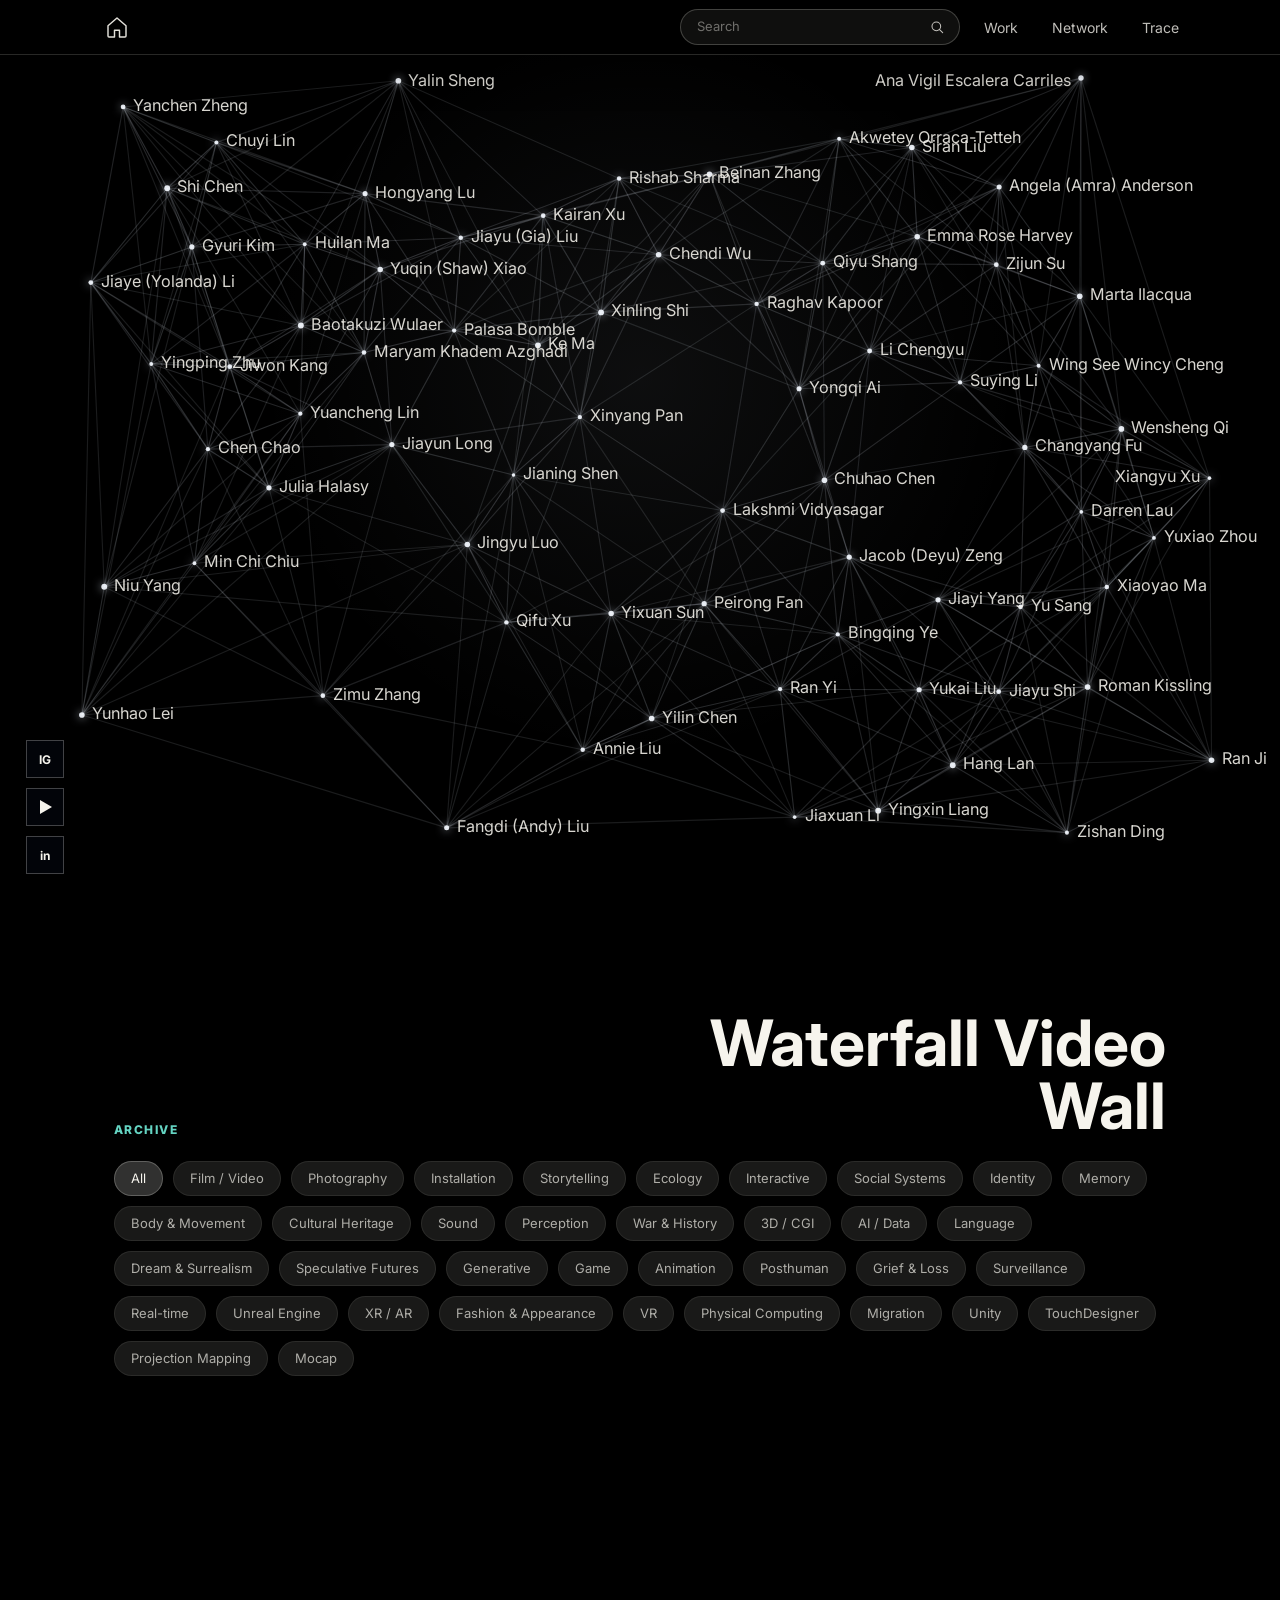
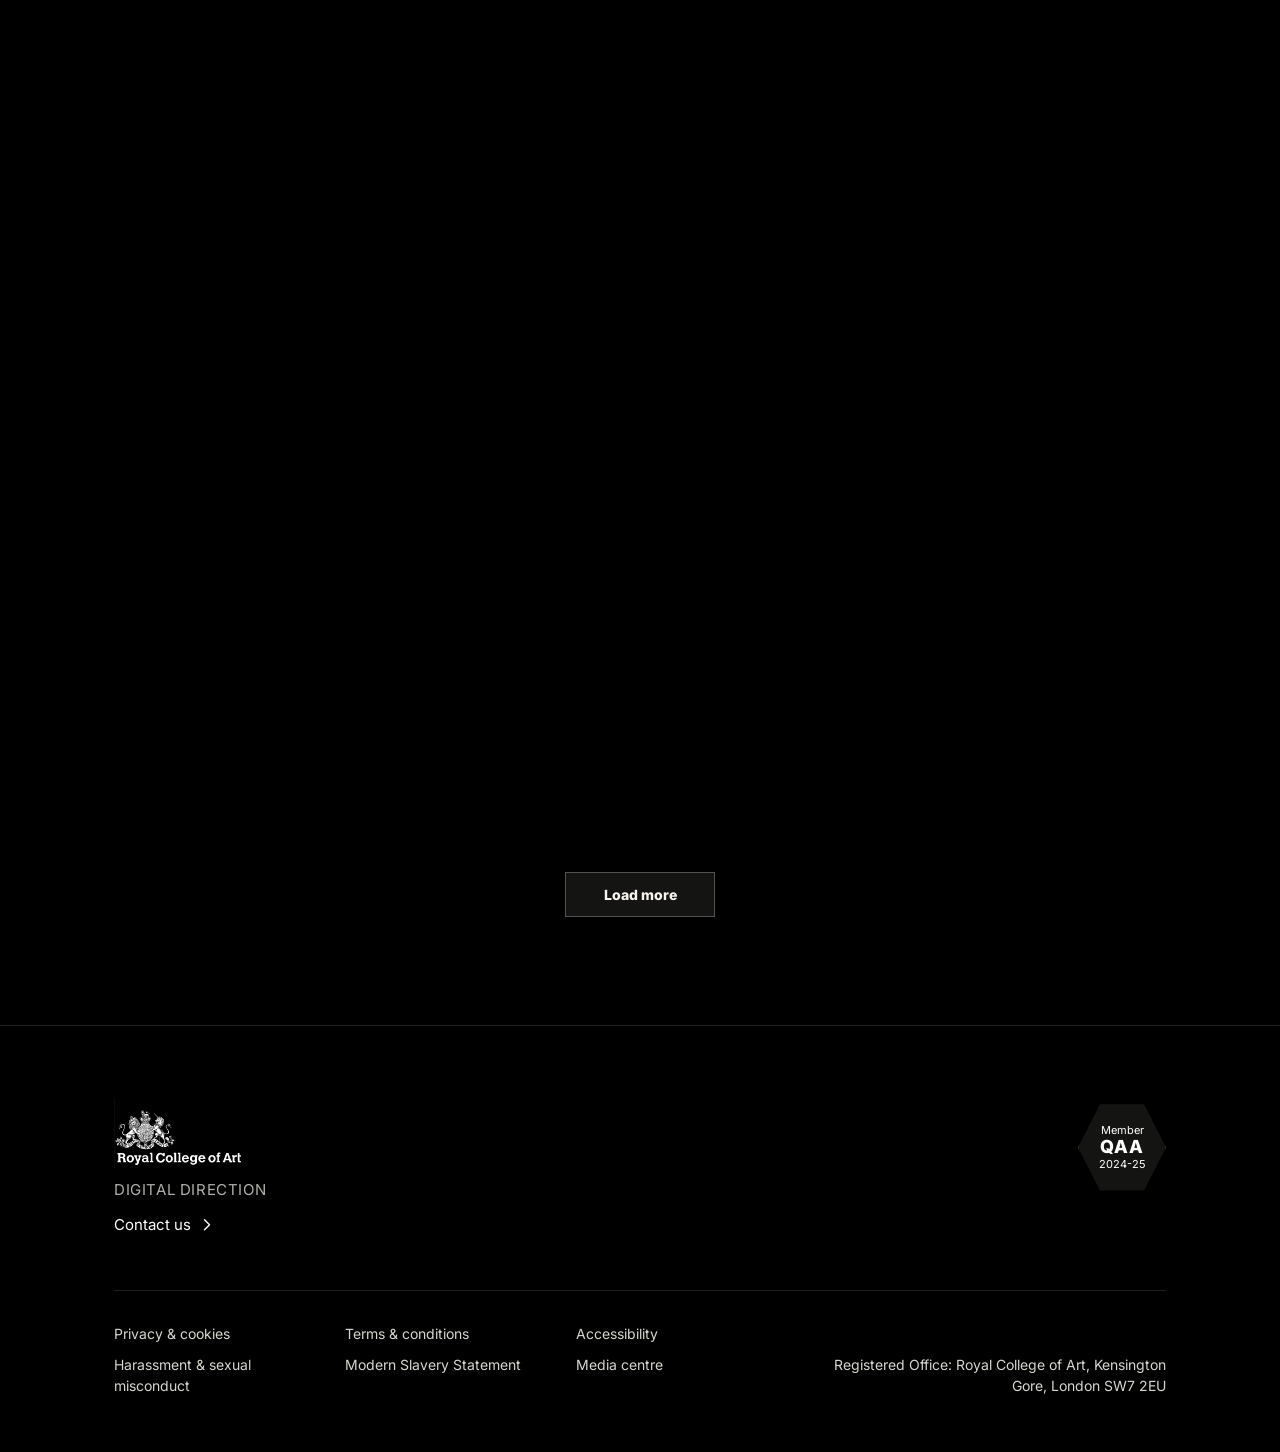
==== commit eac484af: "Add Raghav Kapoor Delivered project details and video." ====
--- a/index.html
+++ b/index.html
@@ -117,7 +117,7 @@
     </section>
 
     <script src="js/site-footer.20260903-v1.js?v=20260906-v39"></script>
-    <script src="js/profiles.20260902-v1.js?v=20260907-raghav"></script>
+    <script src="js/profiles.20260902-v1.js?v=20260907-raghav2"></script>
     <script src="js/network.20260614-v34.js?v=20260906-v39"></script>
     <script src="js/header-search.20260902-v1.js?v=20260902-search-enter"></script>
     <script src="js/waterfall-wall.20260903-v1.js?v=20260906-v39"></script>
